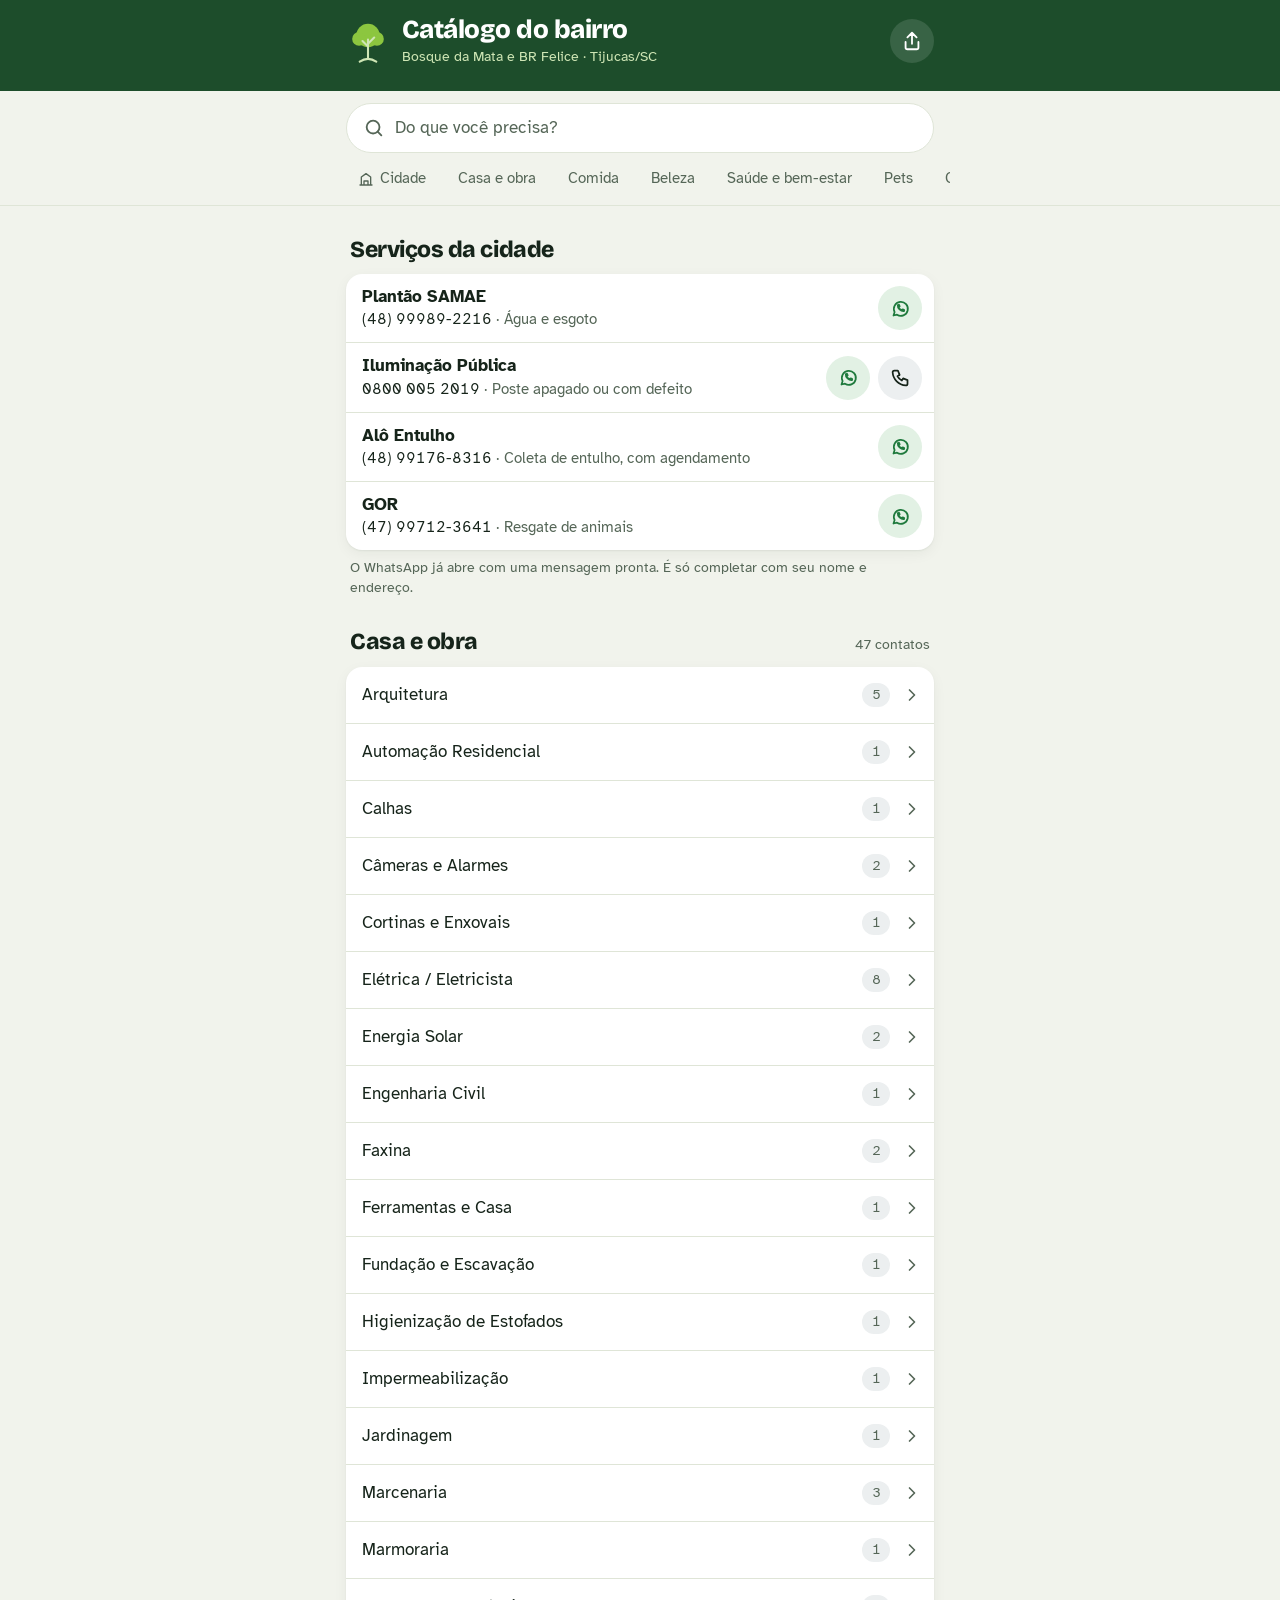
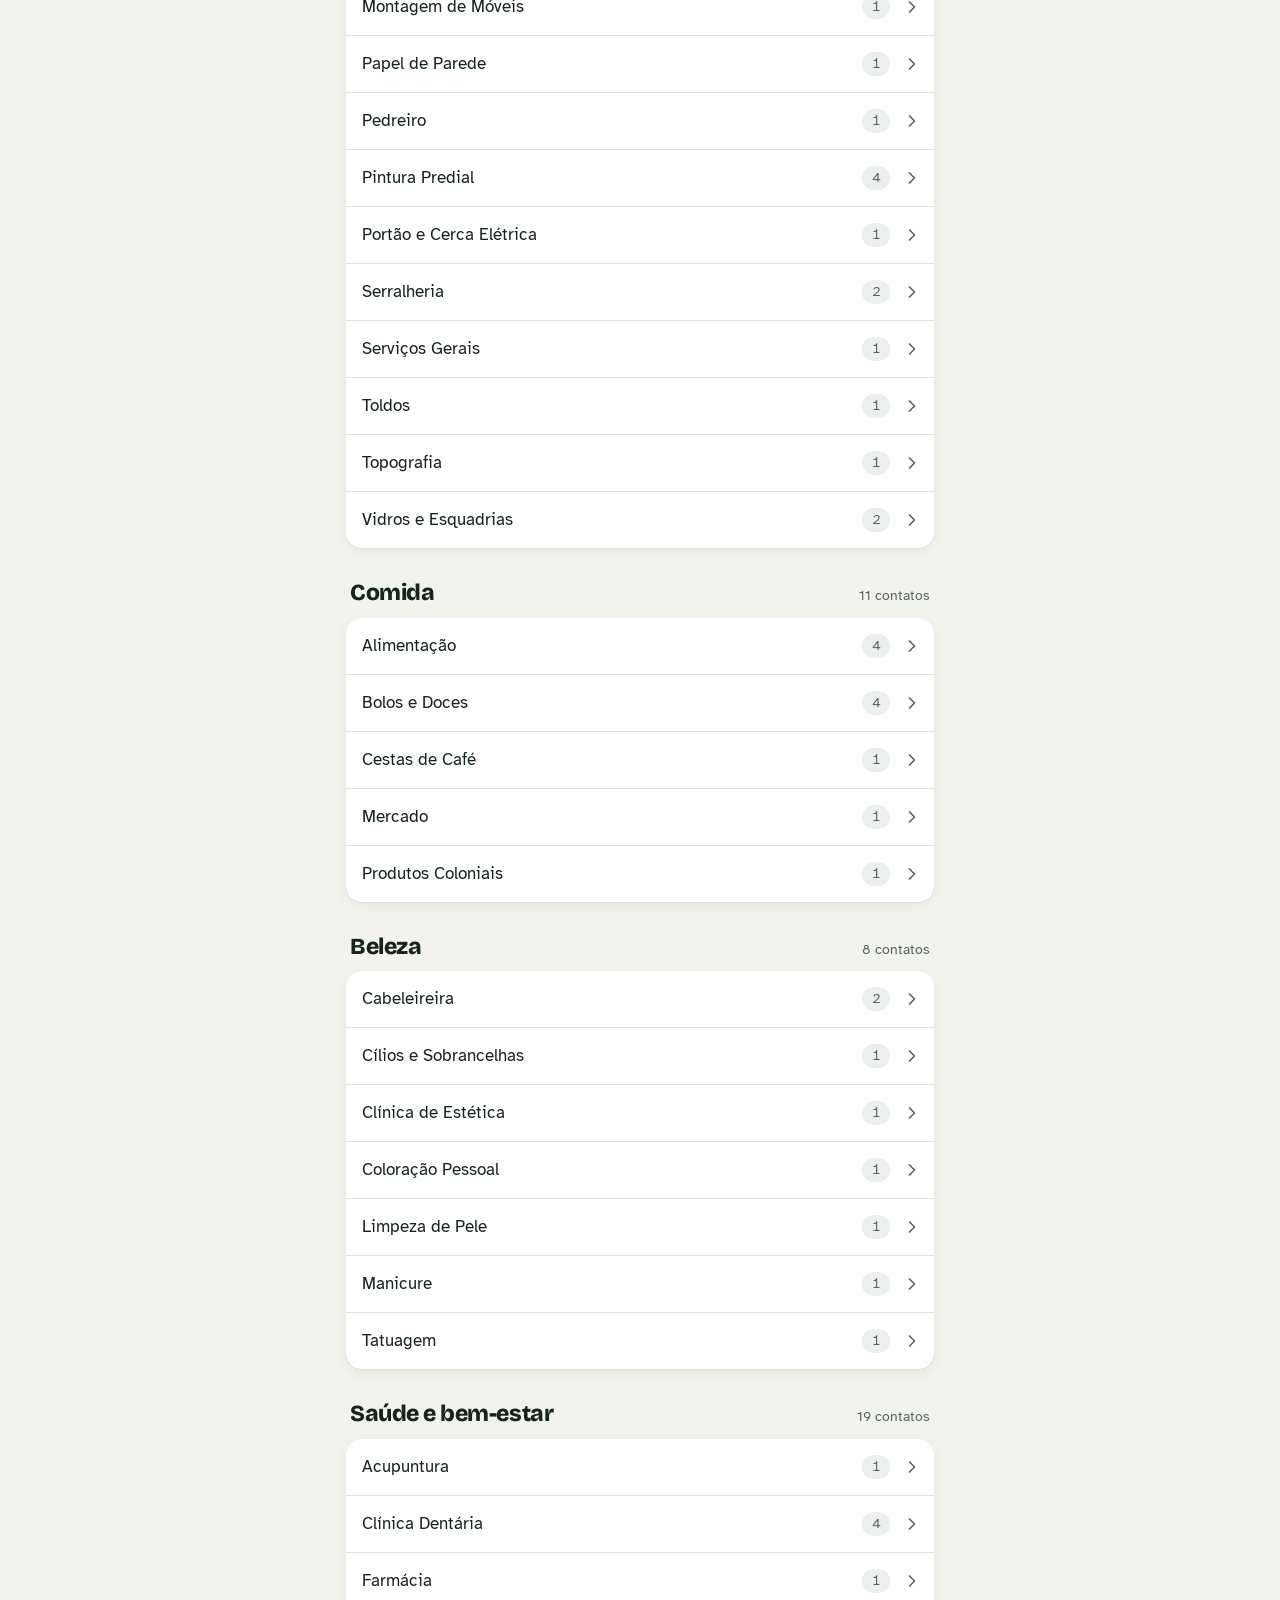
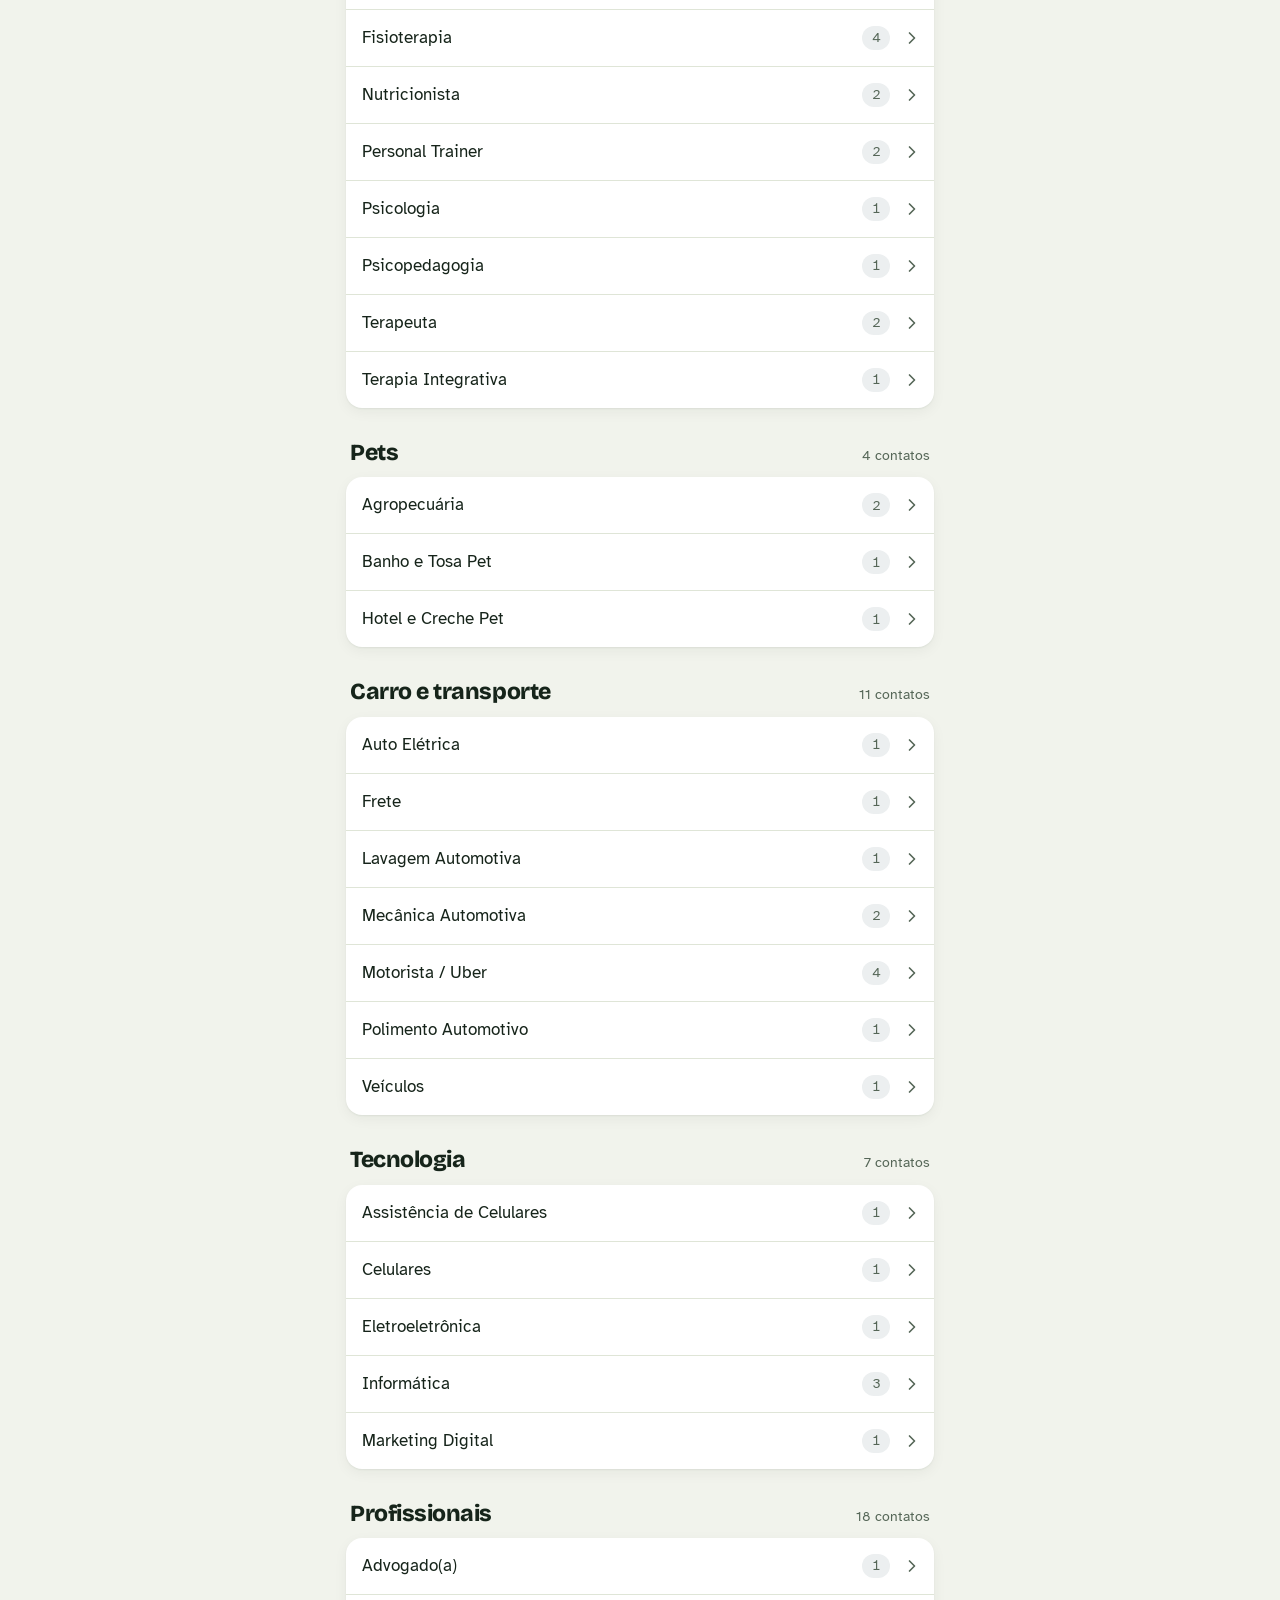
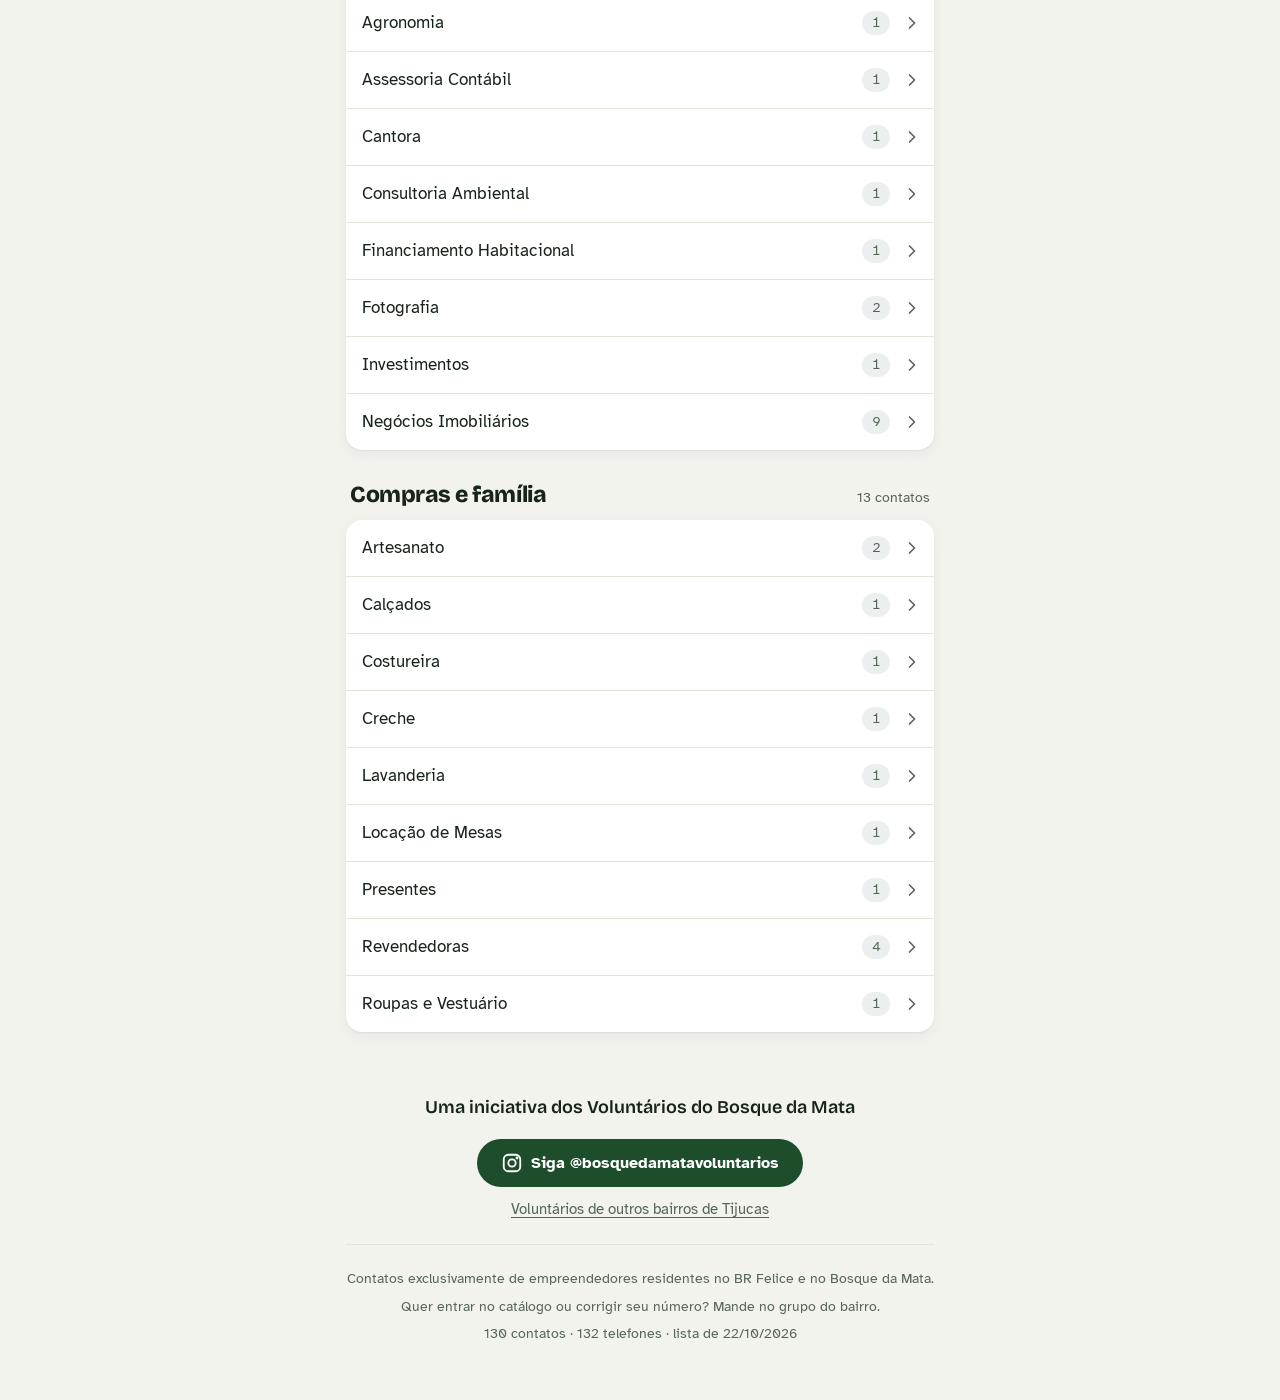
==== index.html @ 8d4972ea "Catálogo telefônico do Bosque da Mata e BR Felice Site estático, focado no celular: busca, contatos " ====
<!doctype html>
<html lang="pt-BR">
<head>
<meta charset="utf-8">
<meta name="viewport" content="width=device-width, initial-scale=1, viewport-fit=cover">
<title>Catálogo do Bosque</title>
<meta name="description" content="Telefones de empreendedores que moram no Bosque da Mata e no BR Felice, em Tijucas/SC.">
<meta name="robots" content="noindex, nofollow">
<meta name="theme-color" content="#1d4d2b" media="(prefers-color-scheme: light)">
<meta name="theme-color" content="#12301b" media="(prefers-color-scheme: dark)">
<link rel="icon" href="icon.svg" type="image/svg+xml">
<link rel="apple-touch-icon" href="icon.svg">
<link rel="manifest" href="manifest.webmanifest">
<link rel="preconnect" href="https://fonts.googleapis.com">
<link rel="preconnect" href="https://fonts.gstatic.com" crossorigin>
<link rel="stylesheet" href="https://fonts.googleapis.com/css2?family=Atkinson+Hyperlegible:wght@400;700&family=Bricolage+Grotesque:opsz,wght@12..96,600;12..96,800&display=swap">
<link rel="stylesheet" href="styles.css">
</head>
<body>

<header class="topo">
  <div class="topo-in">
    <svg class="arvore" viewBox="0 0 64 64" aria-hidden="true">
      <circle cx="32" cy="24" r="17" class="copa"/>
      <circle cx="19" cy="29" r="10" class="copa"/>
      <circle cx="45" cy="29" r="10" class="copa"/>
      <path d="M32 58V30M32 40l-8-8M32 36l9-9M32 58c-4 0-9 2-12 4M32 58c4 0 9 2 12 4" class="tronco"/>
    </svg>
    <div class="topo-txt">
      <h1>Catálogo do bairro</h1>
      <p class="onde">Bosque da Mata e BR Felice · Tijucas/SC</p>
    </div>
    <button class="ic ic-claro" id="compartilhar-site" type="button" aria-label="Compartilhar o catálogo">
      <svg viewBox="0 0 24 24"><path d="M12 3v12M7 8l5-5 5 5M5 13v6a2 2 0 0 0 2 2h10a2 2 0 0 0 2-2v-6"/></svg>
    </button>
  </div>
</header>

<div class="barra">
  <div class="barra-in">
    <label class="busca">
      <svg viewBox="0 0 24 24" aria-hidden="true"><circle cx="11" cy="11" r="7"/><path d="m20 20-4-4"/></svg>
      <input id="q" type="search" placeholder="Do que você precisa?" autocomplete="off" enterkeyhint="search" aria-label="Buscar por serviço, nome ou número">
      <button id="limpar" type="button" class="limpar" aria-label="Limpar busca" hidden>
        <svg viewBox="0 0 24 24"><path d="M7 7l10 10M17 7 7 17"/></svg>
      </button>
    </label>
    <nav class="atalhos" id="atalhos" aria-label="Ir para um tipo de serviço"></nav>
  </div>
</div>

<main class="conteudo" id="conteudo"></main>

<footer class="rodape">
  <div class="voluntarios" id="voluntarios"></div>
  <p>Contatos exclusivamente de empreendedores residentes no BR Felice e no Bosque da Mata.</p>
  <p>Quer entrar no catálogo ou corrigir seu número? Mande no grupo do bairro.</p>
  <p class="atualizado" id="atualizado"></p>
</footer>

<dialog class="folha" id="folha" aria-labelledby="folha-nome">
  <div class="folha-topo">
    <div class="folha-quem">
      <h2 id="folha-nome" tabindex="-1" autofocus></h2>
      <p class="folha-sub" id="folha-sub"></p>
    </div>
    <button class="ic" type="button" data-fechar aria-label="Fechar">
      <svg viewBox="0 0 24 24"><path d="M6 6l12 12M18 6 6 18"/></svg>
    </button>
  </div>
  <div class="folha-corpo" id="folha-corpo"></div>
</dialog>

<div class="aviso" id="aviso" role="status" hidden></div>

<script src="contatos.js"></script>
<script src="app.js"></script>
</body>
</html>
---- styles.css ----
/* Índice de bolso: faixa verde do catálogo original, busca fixa, tipos de serviço como capítulos,
   categorias como linhas que abrem no lugar, contatos em linhas compactas com ações no polegar. */
:root {
  --mata: #1d4d2b;        /* verde-escuro do catálogo */
  --mata-tx: #ffffff;
  --mata-tx-2: #cfe6b5;
  --broto: #8cc63f;       /* verde-folha */
  --papel: #f1f3ec;       /* fundo levemente esverdeado */
  --cartao: #ffffff;
  --aberto: #f7f9f3;      /* fundo da categoria aberta */
  --tinta: #16241a;
  --tinta-2: #556657;
  --linha: #dfe5d7;
  --zap: #1f7a3d;
  --zap-bg: #e2f1e4;
  --neutro-bg: #eceff0;
  --estrela: #b87c06;
  --alerta: #8a4b08;
  --alerta-bg: #fbefd9;

  --f-titulo: "Bricolage Grotesque", "Avenir Next", "Segoe UI", sans-serif;
  --f-texto: "Atkinson Hyperlegible", system-ui, -apple-system, "Segoe UI", sans-serif;

  /* escala de espaço (base 4) */
  --e1: 4px; --e2: 8px; --e3: 12px; --e4: 16px; --e5: 24px; --e6: 32px; --e7: 48px;
  --gutter-l: max(16px, env(safe-area-inset-left, 0px));
  --gutter-r: max(16px, env(safe-area-inset-right, 0px));
  --largura: 620px;
  --raio: 16px;
}
@media (prefers-color-scheme: dark) {
  :root:not([data-theme="light"]) {
    --mata: #12301b; --mata-tx: #eef6e8; --mata-tx-2: #b5d39a; --broto: #9fd45a;
    --papel: #0d1710; --cartao: #152219; --aberto: #111c14; --tinta: #e6eee2; --tinta-2: #a3b3a5; --linha: #263829;
    --zap: #6fd08c; --zap-bg: #1c3a25; --neutro-bg: #223027; --estrela: #f0b43a; --alerta: #f3c27a; --alerta-bg: #3a2a12;
    color-scheme: dark;
  }
}
:root[data-theme="dark"] {
  --mata: #12301b; --mata-tx: #eef6e8; --mata-tx-2: #b5d39a; --broto: #9fd45a;
  --papel: #0d1710; --cartao: #152219; --aberto: #111c14; --tinta: #e6eee2; --tinta-2: #a3b3a5; --linha: #263829;
  --zap: #6fd08c; --zap-bg: #1c3a25; --neutro-bg: #223027; --estrela: #f0b43a; --alerta: #f3c27a; --alerta-bg: #3a2a12;
  color-scheme: dark;
}

* { box-sizing: border-box; }
[hidden] { display: none !important; }
html { -webkit-text-size-adjust: 100%; scroll-padding-top: 132px; }
body {
  margin: 0;
  background: var(--papel);
  color: var(--tinta);
  font: 17px/1.4 var(--f-texto);
  -webkit-tap-highlight-color: transparent;
  caret-color: var(--zap);
}
body::before {
  content: ""; position: fixed; inset: 0 0 auto; height: env(safe-area-inset-top, 0px);
  z-index: 10; background: var(--papel);
}
::selection { background: var(--broto); color: #10200f; }
svg { width: 22px; height: 22px; fill: none; stroke: currentColor; stroke-width: 2; stroke-linecap: round; stroke-linejoin: round; flex: none; }
button { font: inherit; color: inherit; cursor: pointer; }
a { color: inherit; }
:focus-visible { outline: 3px solid var(--broto); outline-offset: 2px; border-radius: 8px; }

/* ---------- cabeçalho ---------- */
.topo { background: var(--mata); color: var(--mata-tx); padding-top: env(safe-area-inset-top, 0px); }
.topo-in {
  max-width: var(--largura); margin: 0 auto;
  padding-block: var(--e4) var(--e5); padding-left: var(--gutter-l); padding-right: var(--gutter-r);
  display: flex; align-items: center; gap: var(--e3);
}
.arvore { width: 44px; height: 44px; }
.arvore .copa { fill: var(--broto); stroke: none; }
.arvore .tronco { stroke: var(--mata-tx-2); stroke-width: 3; }
.topo-txt { flex: 1; min-width: 0; }
h1 { margin: 0; font: 800 26px/1.05 var(--f-titulo); letter-spacing: -.02em; text-wrap: balance; }
.onde { margin: var(--e1) 0 0; font-size: 14px; color: var(--mata-tx-2); }

/* ---------- busca fixa ---------- */
.barra { position: sticky; top: env(safe-area-inset-top, 0px); z-index: 5; background: var(--papel); }
.barra::after { content: ""; position: absolute; inset: auto 0 -1px; height: 1px; background: var(--linha); }
.barra-in { max-width: var(--largura); margin: 0 auto; padding-block: var(--e3) var(--e2); padding-left: var(--gutter-l); padding-right: var(--gutter-r); display: grid; gap: var(--e2); }
.busca {
  display: flex; align-items: center; gap: var(--e2); height: 50px; padding: 0 var(--e1) 0 var(--e4);
  background: var(--cartao); border: 1.5px solid var(--linha); border-radius: 999px; color: var(--tinta-2);
}
.busca:focus-within { border-color: var(--zap); }
.busca input {
  flex: 1; min-width: 0; height: 100%; border: 0; background: transparent; outline: none;
  font: inherit; font-size: 17px; color: var(--tinta);
}
.busca input::placeholder { color: var(--tinta-2); }
.busca input::-webkit-search-cancel-button { display: none; }
.limpar { width: 42px; height: 42px; border: 0; border-radius: 50%; background: transparent; color: var(--tinta-2); display: grid; place-items: center; }

.atalhos {
  display: flex; gap: var(--e2); overflow-x: auto; scrollbar-width: none;
  margin-left: calc(-1 * var(--gutter-l)); margin-right: calc(-1 * var(--gutter-r));
  padding-left: var(--gutter-l); padding-right: var(--gutter-r);
}
.atalhos::-webkit-scrollbar { display: none; }
.atalho {
  flex: none; height: 36px; padding: 0 var(--e3); border-radius: 999px; border: 0;
  background: transparent; color: var(--tinta-2); font-size: 15px; white-space: nowrap;
  display: inline-flex; align-items: center; gap: 6px; text-decoration: none;
}
.atalho:active { background: var(--neutro-bg); }
.atalho svg { width: 16px; height: 16px; }
.atalho[aria-pressed="true"] { background: var(--tinta); color: var(--papel); }
.atalho-salvos { color: var(--estrela); font-weight: 700; }

/* ---------- conteúdo ---------- */
.conteudo { max-width: var(--largura); margin: 0 auto; padding-block: var(--e2) var(--e6); padding-left: var(--gutter-l); padding-right: var(--gutter-r); }
.grupo { padding-top: var(--e6); }
.grupo:first-child { padding-top: var(--e5); }
.grupo-cab { display: flex; align-items: baseline; justify-content: space-between; gap: var(--e3); margin: 0 var(--e1) var(--e3); }
.grupo h2 { margin: 0; font: 800 23px/1.1 var(--f-titulo); letter-spacing: -.02em; text-wrap: balance; }
.grupo-n { font-size: 14px; color: var(--tinta-2); white-space: nowrap; }

/* uma superfície por tipo, linhas separadas por fio */
.caixa { background: var(--cartao); border-radius: var(--raio); overflow: hidden; box-shadow: 0 1px 2px rgb(20 40 25 / .06), 0 4px 14px rgb(20 40 25 / .05); }
.caixa > * + * { border-top: 1px solid var(--linha); }

.cat > summary {
  list-style: none; display: flex; align-items: center; gap: var(--e3);
  min-height: 56px; padding: var(--e2) var(--e3) var(--e2) var(--e4); cursor: pointer;
}
.cat > summary::-webkit-details-marker { display: none; }
.cat > summary:active { background: var(--aberto); }
.cat-nome { flex: 1; min-width: 0; font-size: 17px; }
.cat[open] .cat-nome { font-weight: 700; }
.cat-n {
  min-width: 28px; height: 24px; padding: 0 var(--e2); border-radius: 999px; background: var(--neutro-bg);
  color: var(--tinta-2); font-size: 14px; font-variant-numeric: tabular-nums; display: inline-grid; place-items: center;
}
.seta { color: var(--tinta-2); width: 20px; height: 20px; transition: transform .2s cubic-bezier(.2, .8, .2, 1); }
.cat[open] > summary .seta { transform: rotate(90deg); }
.cat[open] > summary { background: var(--aberto); }
.cat[open] > summary .cat-n { background: var(--zap-bg); color: var(--zap); }
.cat .pessoas { background: var(--aberto); padding-bottom: var(--e1); }
.cat .pessoa { padding-left: var(--e5); }

/* ---------- linha de contato ---------- */
.pessoas { list-style: none; margin: 0; padding: 0; }
.pessoa { display: flex; align-items: center; gap: var(--e2); padding: var(--e2) var(--e3) var(--e2) var(--e4); }
.pessoas > .pessoa + .pessoa { border-top: 1px solid var(--linha); }
.cat .pessoas > .pessoa + .pessoa { border-top: 0; }
.quem {
  flex: 1; min-width: 0; display: grid; gap: 2px; padding: var(--e1) 0; border: 0; background: none; text-align: left;
}
.nome { font-size: 17px; font-weight: 700; line-height: 1.25; overflow-wrap: anywhere; display: flex; align-items: center; gap: 6px; }
.nome .marca { width: 15px; height: 15px; color: var(--estrela); fill: currentColor; }
.sub { font-size: 15px; color: var(--tinta-2); overflow-wrap: anywhere; }
.num { font-variant-numeric: tabular-nums; color: var(--tinta); }
.confirmar { display: inline-block; margin-top: 2px; font-size: 13px; color: var(--alerta); background: var(--alerta-bg); padding: 1px 8px; border-radius: 6px; justify-self: start; }

.ic {
  width: 44px; height: 44px; border-radius: 50%; border: 0; background: transparent; color: var(--tinta-2);
  display: inline-grid; place-items: center; flex: none; text-decoration: none;
}
.ic-zap { background: var(--zap-bg); color: var(--zap); }
.ic-fone { background: var(--neutro-bg); color: var(--tinta); }
.ic-zap svg, .ic-fone svg { width: 21px; height: 21px; }
.ic-claro { color: var(--mata-tx); background: rgb(255 255 255 / .12); }
.ic:active { transform: scale(.94); }

/* ---------- busca / salvos ---------- */
.resultado-cab { margin: var(--e5) var(--e1) var(--e3); font-size: 15px; color: var(--tinta-2); }
.vazio { text-align: center; padding: var(--e7) var(--e3); color: var(--tinta-2); }
.vazio strong { display: block; color: var(--tinta); font: 600 20px/1.3 var(--f-titulo); margin-bottom: var(--e2); }
.vazio button { margin-top: var(--e4); height: 44px; padding: 0 var(--e4); border-radius: 999px; border: 0; background: var(--neutro-bg); font-weight: 700; }

/* ---------- serviços da cidade ---------- */
.util .quem { padding-block: var(--e1); }
.dica { margin: var(--e2) var(--e1) 0; font-size: 14px; color: var(--tinta-2); }

/* ---------- rodapé ---------- */
.voluntarios {
  display: grid; justify-items: center; gap: var(--e3);
  padding-block: var(--e6) var(--e5); margin-bottom: var(--e5); border-bottom: 1px solid var(--linha);
}
.vol-titulo { margin: 0; font: 600 18px/1.3 var(--f-titulo); color: var(--tinta); }
.vol-link {
  display: inline-flex; align-items: center; gap: var(--e2); height: 48px; padding: 0 var(--e5);
  border-radius: 999px; background: var(--mata); color: var(--mata-tx); font-weight: 700; font-size: 16px; text-decoration: none;
}
.vol-outros { color: var(--tinta-2); font-size: 15px; text-underline-offset: 3px; }
.rodape {
  max-width: var(--largura); margin: 0 auto; padding-block: 0 var(--e7);
  padding-left: var(--gutter-l); padding-right: var(--gutter-r);
  font-size: 14px; color: var(--tinta-2); text-align: center; text-wrap: balance;
}
.rodape p { margin: 0 0 var(--e2); }

/* ---------- folha de ações ---------- */
.folha {
  border: 0; padding: 0; margin: auto auto 0; width: 100%; max-width: var(--largura);
  max-height: 88vh; max-height: 88dvh; border-radius: 22px 22px 0 0;
  background: var(--cartao); color: var(--tinta); overflow: auto;
}
.folha::backdrop { background: rgb(5 15 8 / .5); }
.folha[open] { animation: sobe .26s cubic-bezier(.16, 1, .3, 1); }
@keyframes sobe { from { transform: translateY(40px); opacity: .4; } }
.folha-topo {
  display: flex; align-items: flex-start; gap: var(--e2);
  padding-block: var(--e5) var(--e3); padding-left: max(20px, env(safe-area-inset-left, 0px)); padding-right: max(12px, env(safe-area-inset-right, 0px));
}
.folha-quem { flex: 1; min-width: 0; }
.folha h2:focus { outline: none; }
.folha h2 { margin: 0; font: 800 24px/1.15 var(--f-titulo); letter-spacing: -.02em; overflow-wrap: anywhere; }
.folha-sub { margin: var(--e1) 0 0; color: var(--tinta-2); font-size: 15px; }
.folha-corpo {
  display: grid; gap: var(--e4);
  padding-block: 0 calc(var(--e5) + env(safe-area-inset-bottom, 0px));
  padding-left: max(16px, env(safe-area-inset-left, 0px)); padding-right: max(16px, env(safe-area-inset-right, 0px));
}
.folha-fone { display: grid; gap: var(--e2); }
.folha-num { font-size: 22px; font-variant-numeric: tabular-nums; padding: 0 var(--e1); user-select: all; -webkit-user-select: all; }
.folha-botoes { display: grid; grid-template-columns: 1fr 1fr; gap: var(--e2); }
.btn {
  height: 50px; padding: 0 var(--e4); border-radius: 14px; border: 0; text-decoration: none;
  display: inline-flex; align-items: center; justify-content: center; gap: var(--e2); font-weight: 700; font-size: 16px;
}
.btn-zap { background: var(--zap-bg); color: var(--zap); }
.btn-fone { background: var(--neutro-bg); color: var(--tinta); }
.btn svg { width: 20px; height: 20px; }
.folha-lista { display: grid; border-top: 1px solid var(--linha); }
.acao {
  display: flex; align-items: center; gap: var(--e3); width: 100%; min-height: 52px; padding: 0 var(--e1);
  border: 0; border-bottom: 1px solid var(--linha); background: transparent; text-align: left; font-size: 17px;
}
.folha-fone .acao { border-bottom: 0; min-height: 44px; }
.acao svg { color: var(--tinta-2); }
.acao[aria-pressed="true"] svg { color: var(--estrela); fill: currentColor; }

/* ---------- aviso ---------- */
.aviso {
  position: fixed; left: 50%; transform: translateX(-50%); z-index: 20;
  bottom: calc(20px + env(safe-area-inset-bottom, 0px));
  background: var(--tinta); color: var(--papel); padding: var(--e3) 18px; border-radius: 999px;
  font-size: 15px; max-width: calc(100% - 32px); text-align: center;
  box-shadow: 0 6px 20px rgb(0 0 0 / .2);
}

@media (hover: hover) {
  .cat > summary:hover, .acao:hover { background: var(--aberto); }
  .atalho:hover { background: var(--neutro-bg); }
}
@media (min-width: 700px) {
  .folha { margin: auto; border-radius: 22px; }
}
@media (prefers-reduced-motion: reduce) {
  .folha[open] { animation: none; }
  .seta { transition: none; }
}
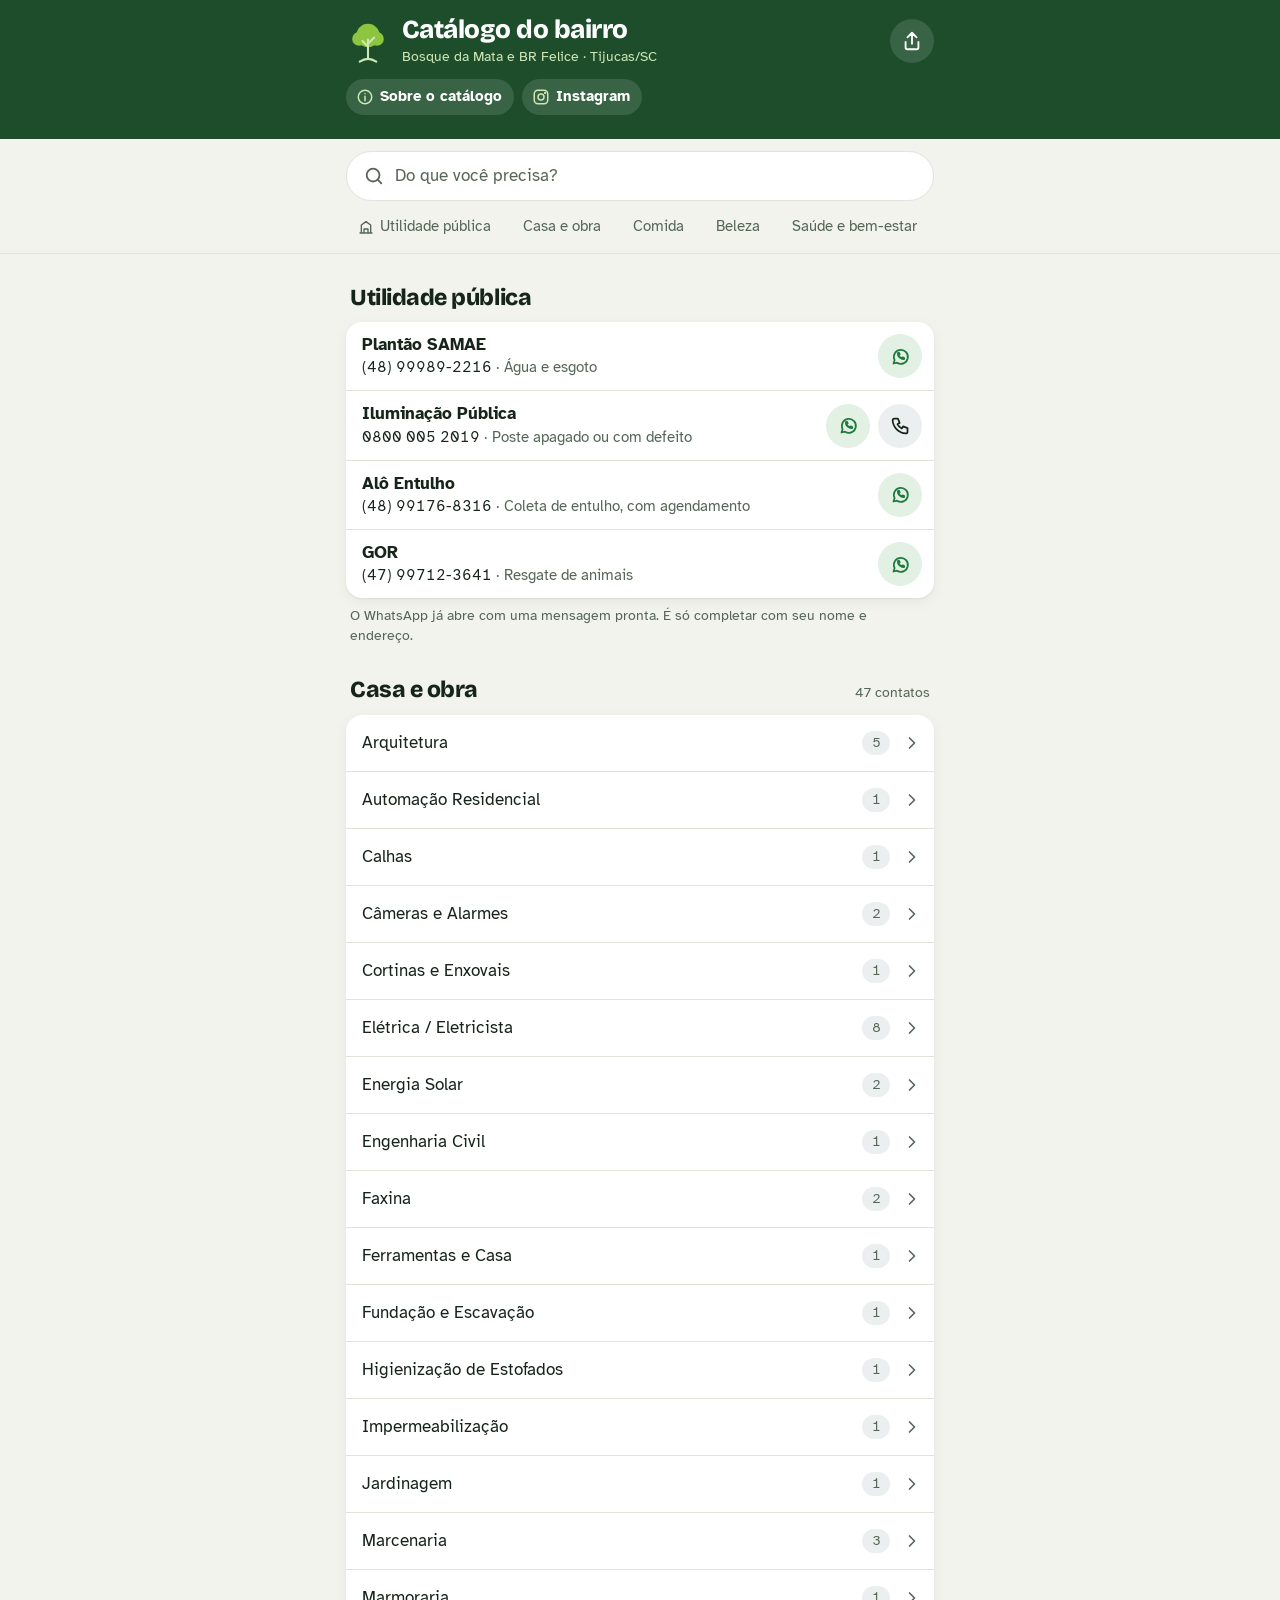
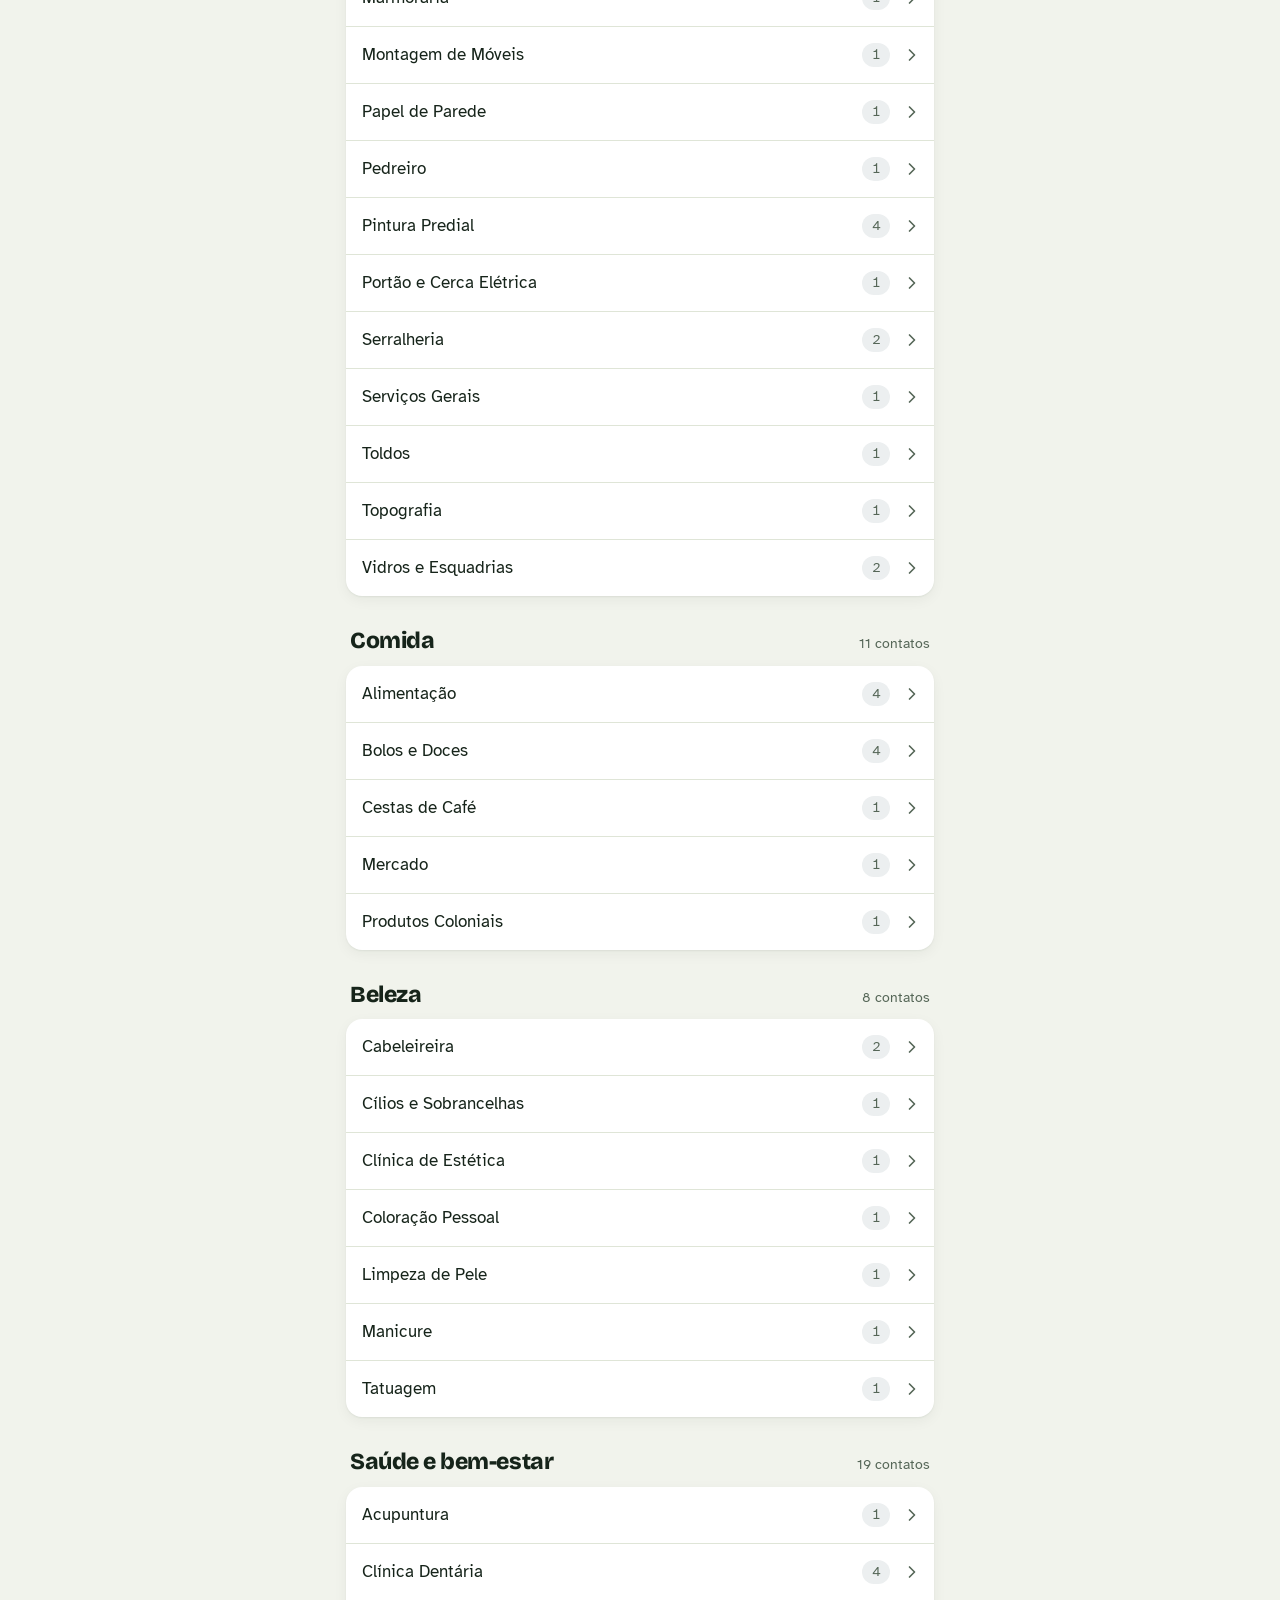
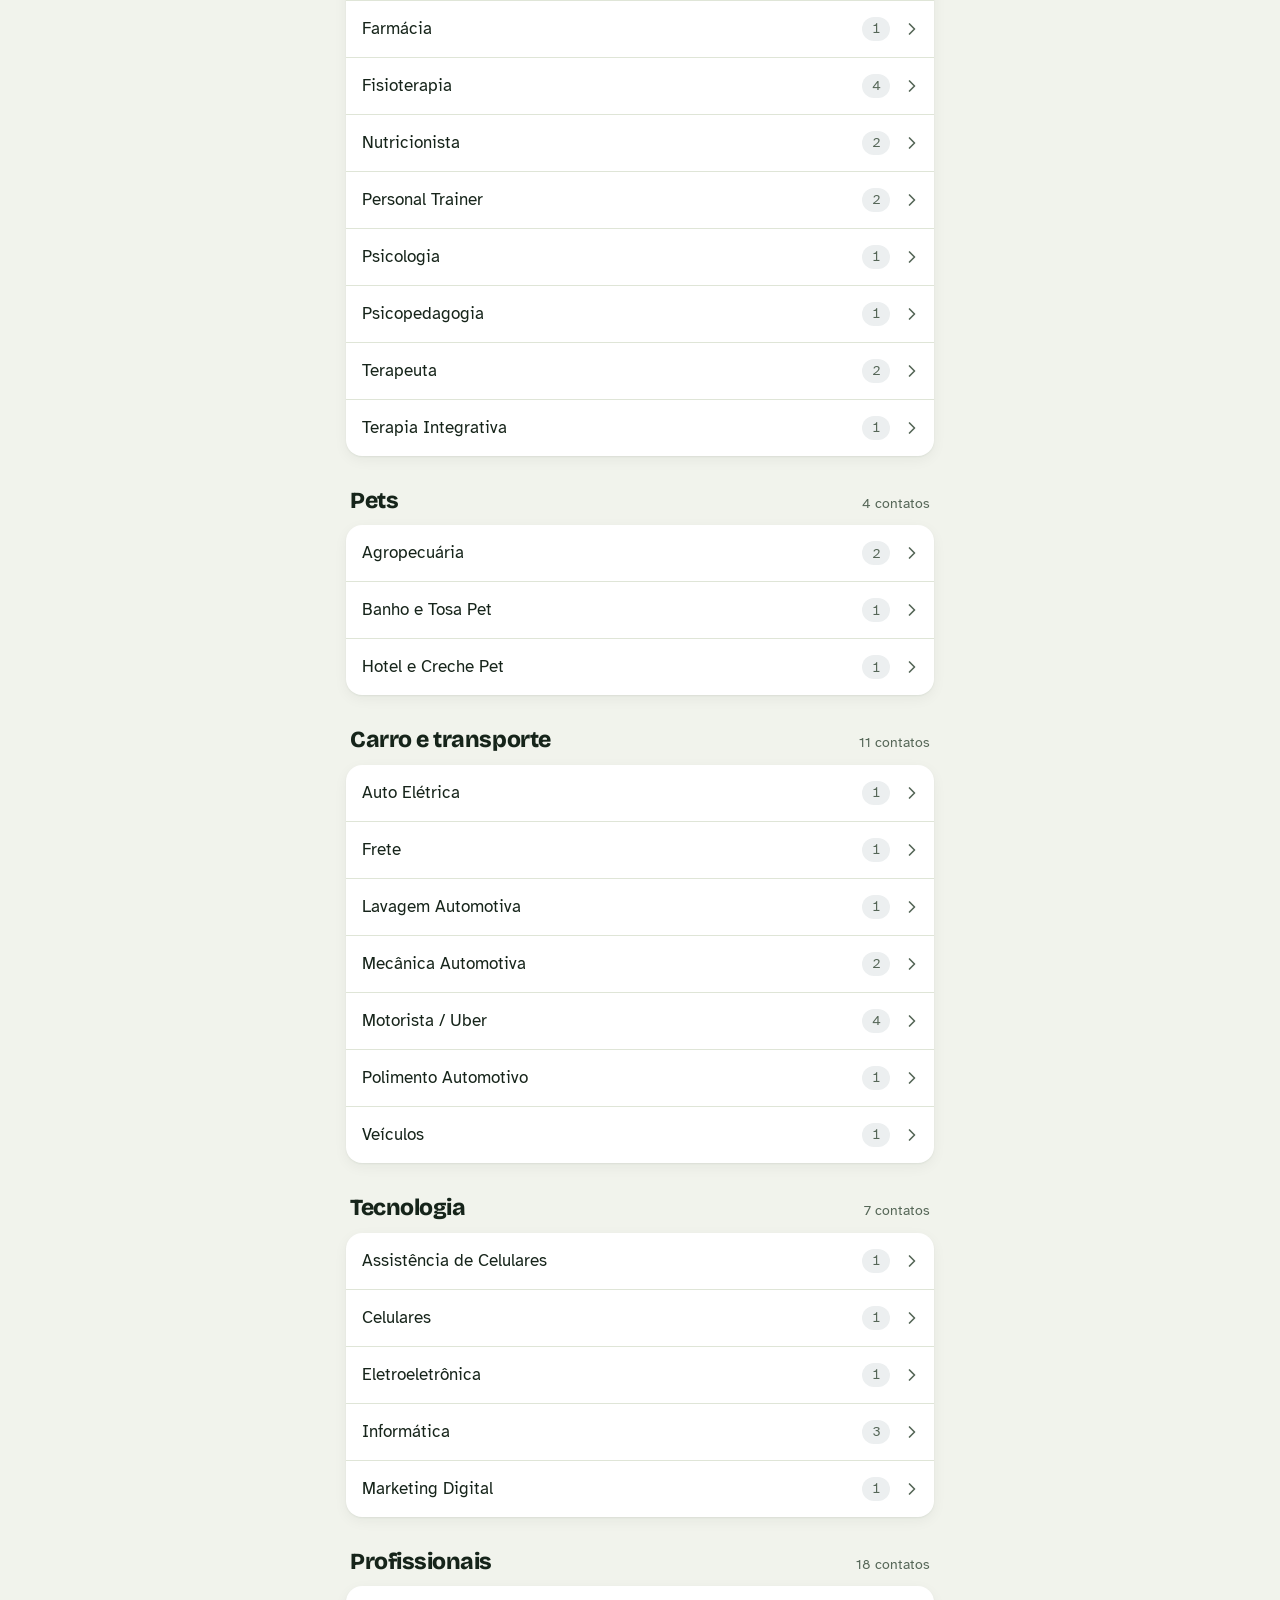
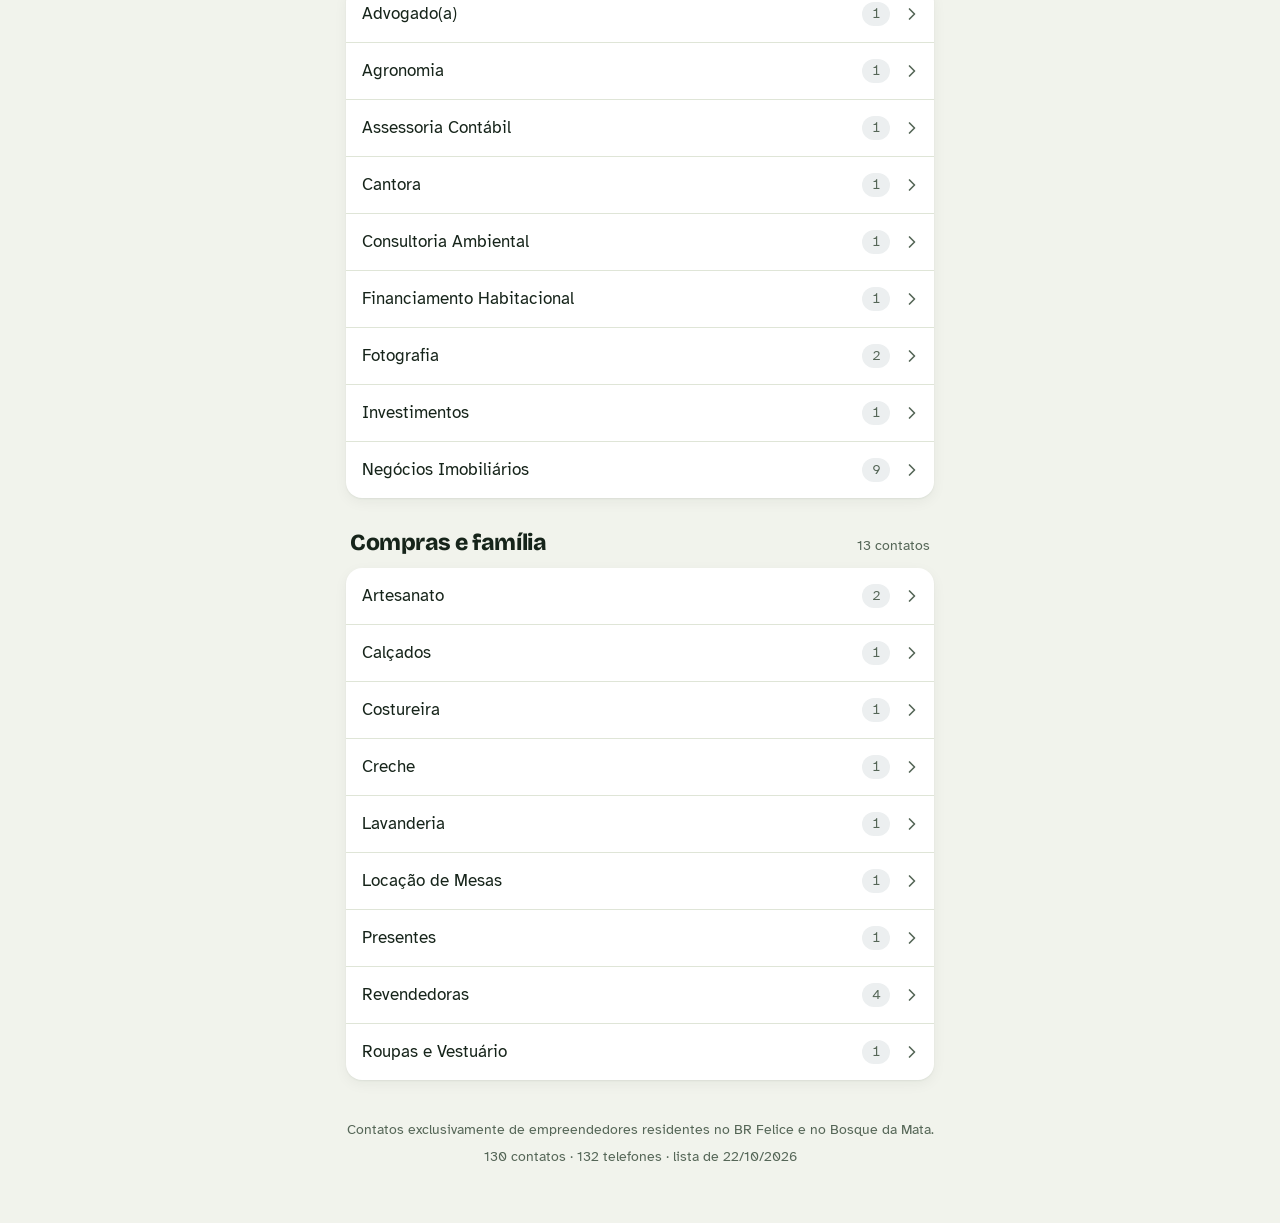
==== commit e46b7854: "Utilidade pública no topo e informações do catálogo no cabeçalho Instagram dos voluntários e o "Sobr" ====
--- a/index.html
+++ b/index.html
@@ -33,6 +33,7 @@
     <button class="ic ic-claro" id="compartilhar-site" type="button" aria-label="Compartilhar o catálogo">
       <svg viewBox="0 0 24 24"><path d="M12 3v12M7 8l5-5 5 5M5 13v6a2 2 0 0 0 2 2h10a2 2 0 0 0 2-2v-6"/></svg>
     </button>
+    <div class="topo-links" id="topo-links"></div>
   </div>
 </header>
 
@@ -52,9 +53,7 @@
 <main class="conteudo" id="conteudo"></main>
 
 <footer class="rodape">
-  <div class="voluntarios" id="voluntarios"></div>
   <p>Contatos exclusivamente de empreendedores residentes no BR Felice e no Bosque da Mata.</p>
-  <p>Quer entrar no catálogo ou corrigir seu número? Mande no grupo do bairro.</p>
   <p class="atualizado" id="atualizado"></p>
 </footer>
 
--- a/styles.css
+++ b/styles.css
@@ -69,7 +69,7 @@
 .topo-in {
   max-width: var(--largura); margin: 0 auto;
   padding-block: var(--e4) var(--e5); padding-left: var(--gutter-l); padding-right: var(--gutter-r);
-  display: flex; align-items: center; gap: var(--e3);
+  display: flex; flex-wrap: wrap; align-items: center; gap: var(--e3);
 }
 .arvore { width: 44px; height: 44px; }
 .arvore .copa { fill: var(--broto); stroke: none; }
@@ -77,6 +77,14 @@
 .topo-txt { flex: 1; min-width: 0; }
 h1 { margin: 0; font: 800 26px/1.05 var(--f-titulo); letter-spacing: -.02em; text-wrap: balance; }
 .onde { margin: var(--e1) 0 0; font-size: 14px; color: var(--mata-tx-2); }
+.topo-links { flex-basis: 100%; display: flex; flex-wrap: wrap; gap: var(--e2); }
+.topo-link {
+  display: inline-flex; align-items: center; gap: 6px; height: 36px; padding: 0 var(--e3) 0 10px;
+  border-radius: 999px; border: 0; background: rgb(255 255 255 / .12); color: var(--mata-tx);
+  font-size: 15px; font-weight: 700; text-decoration: none; white-space: nowrap;
+}
+.topo-link svg { width: 18px; height: 18px; color: var(--mata-tx-2); }
+.topo-link:active { background: rgb(255 255 255 / .2); }
 
 /* ---------- busca fixa ---------- */
 .barra { position: sticky; top: env(safe-area-inset-top, 0px); z-index: 5; background: var(--papel); }
@@ -177,9 +185,11 @@
 .dica { margin: var(--e2) var(--e1) 0; font-size: 14px; color: var(--tinta-2); }
 
 /* ---------- rodapé ---------- */
-.voluntarios {
-  display: grid; justify-items: center; gap: var(--e3);
-  padding-block: var(--e6) var(--e5); margin-bottom: var(--e5); border-bottom: 1px solid var(--linha);
+.sobre p { margin: 0 0 var(--e3); font-size: 17px; }
+.sobre-data { color: var(--tinta-2); font-size: 15px !important; }
+.sobre-vol {
+  display: grid; justify-items: center; gap: var(--e3); text-align: center;
+  padding: var(--e5) var(--e4); border-radius: var(--raio); background: var(--aberto);
 }
 .vol-titulo { margin: 0; font: 600 18px/1.3 var(--f-titulo); color: var(--tinta); }
 .vol-link {
@@ -188,7 +198,7 @@
 }
 .vol-outros { color: var(--tinta-2); font-size: 15px; text-underline-offset: 3px; }
 .rodape {
-  max-width: var(--largura); margin: 0 auto; padding-block: 0 var(--e7);
+  max-width: var(--largura); margin: 0 auto; padding-block: var(--e2) var(--e7);
   padding-left: var(--gutter-l); padding-right: var(--gutter-r);
   font-size: 14px; color: var(--tinta-2); text-align: center; text-wrap: balance;
 }
@@ -245,6 +255,7 @@
 }
 
 @media (hover: hover) {
+  .topo-link:hover { background: rgb(255 255 255 / .2); }
   .cat > summary:hover, .acao:hover { background: var(--aberto); }
   .atalho:hover { background: var(--neutro-bg); }
 }
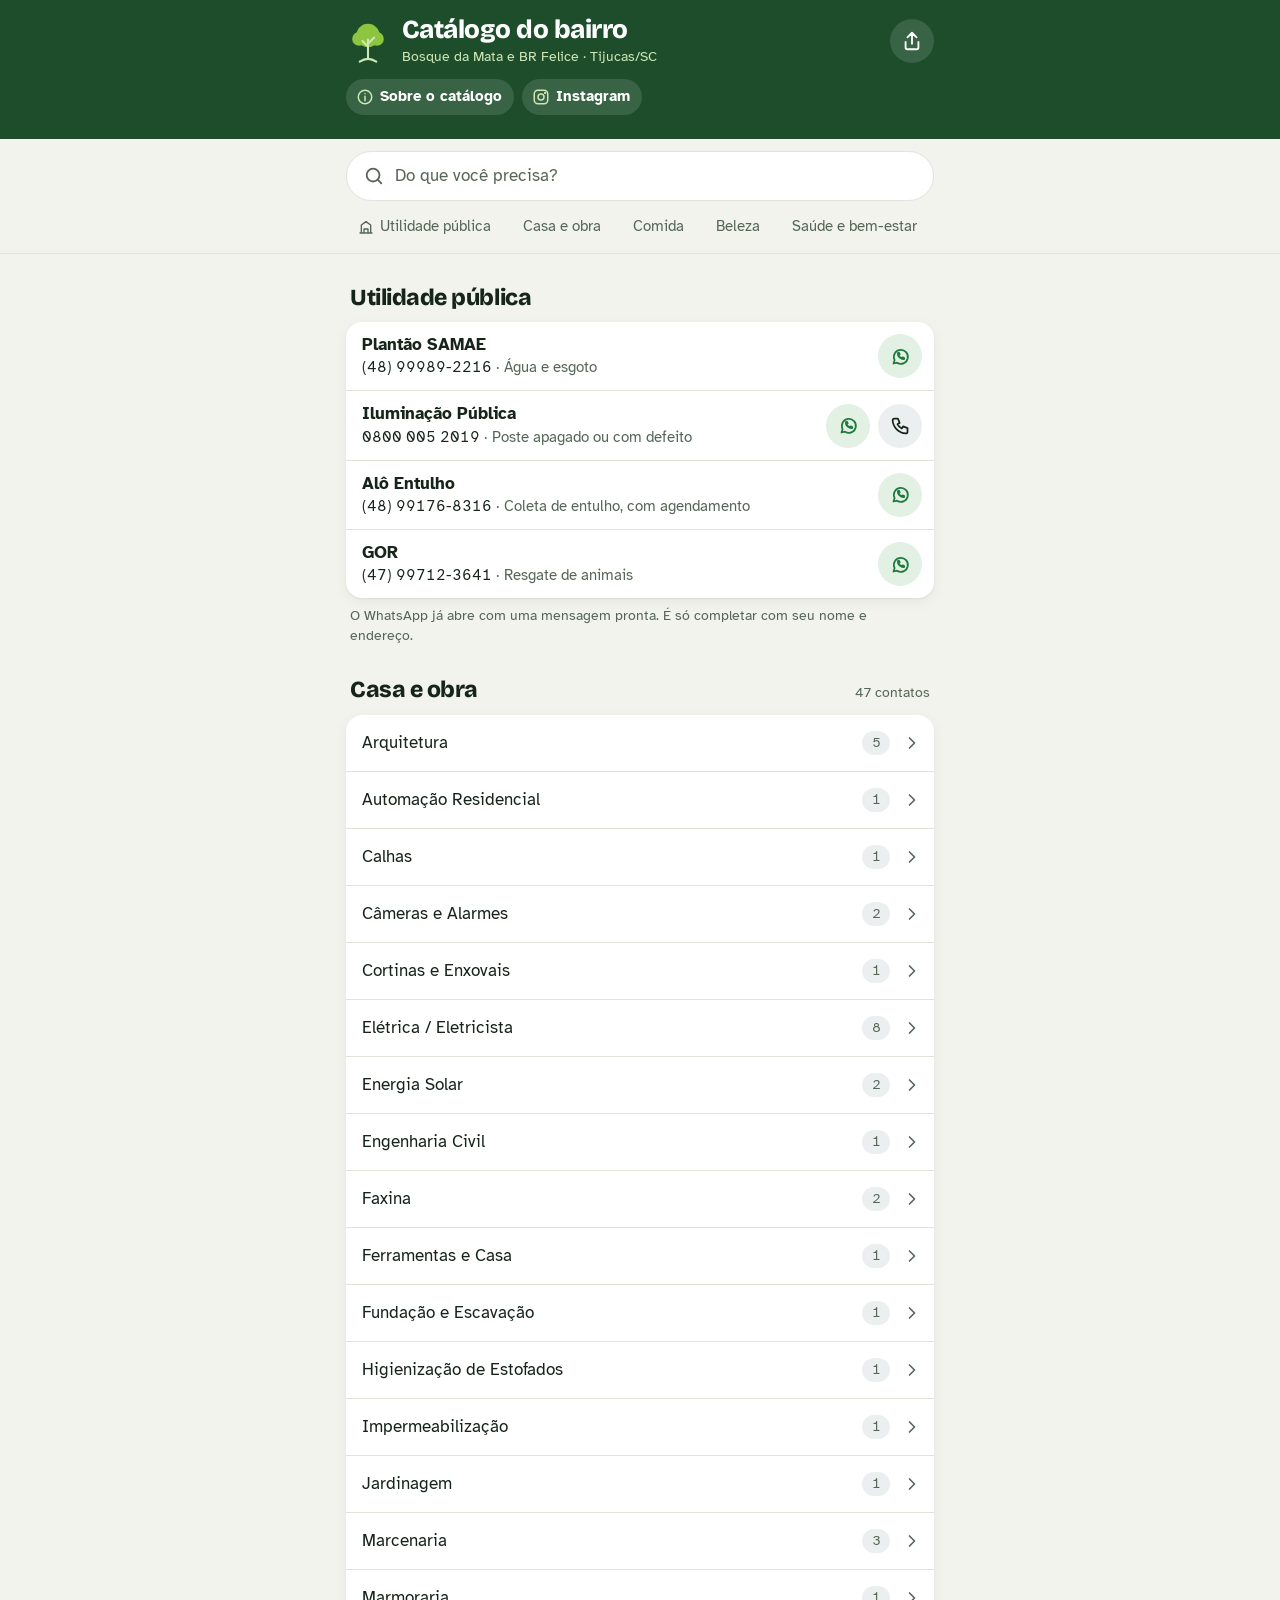
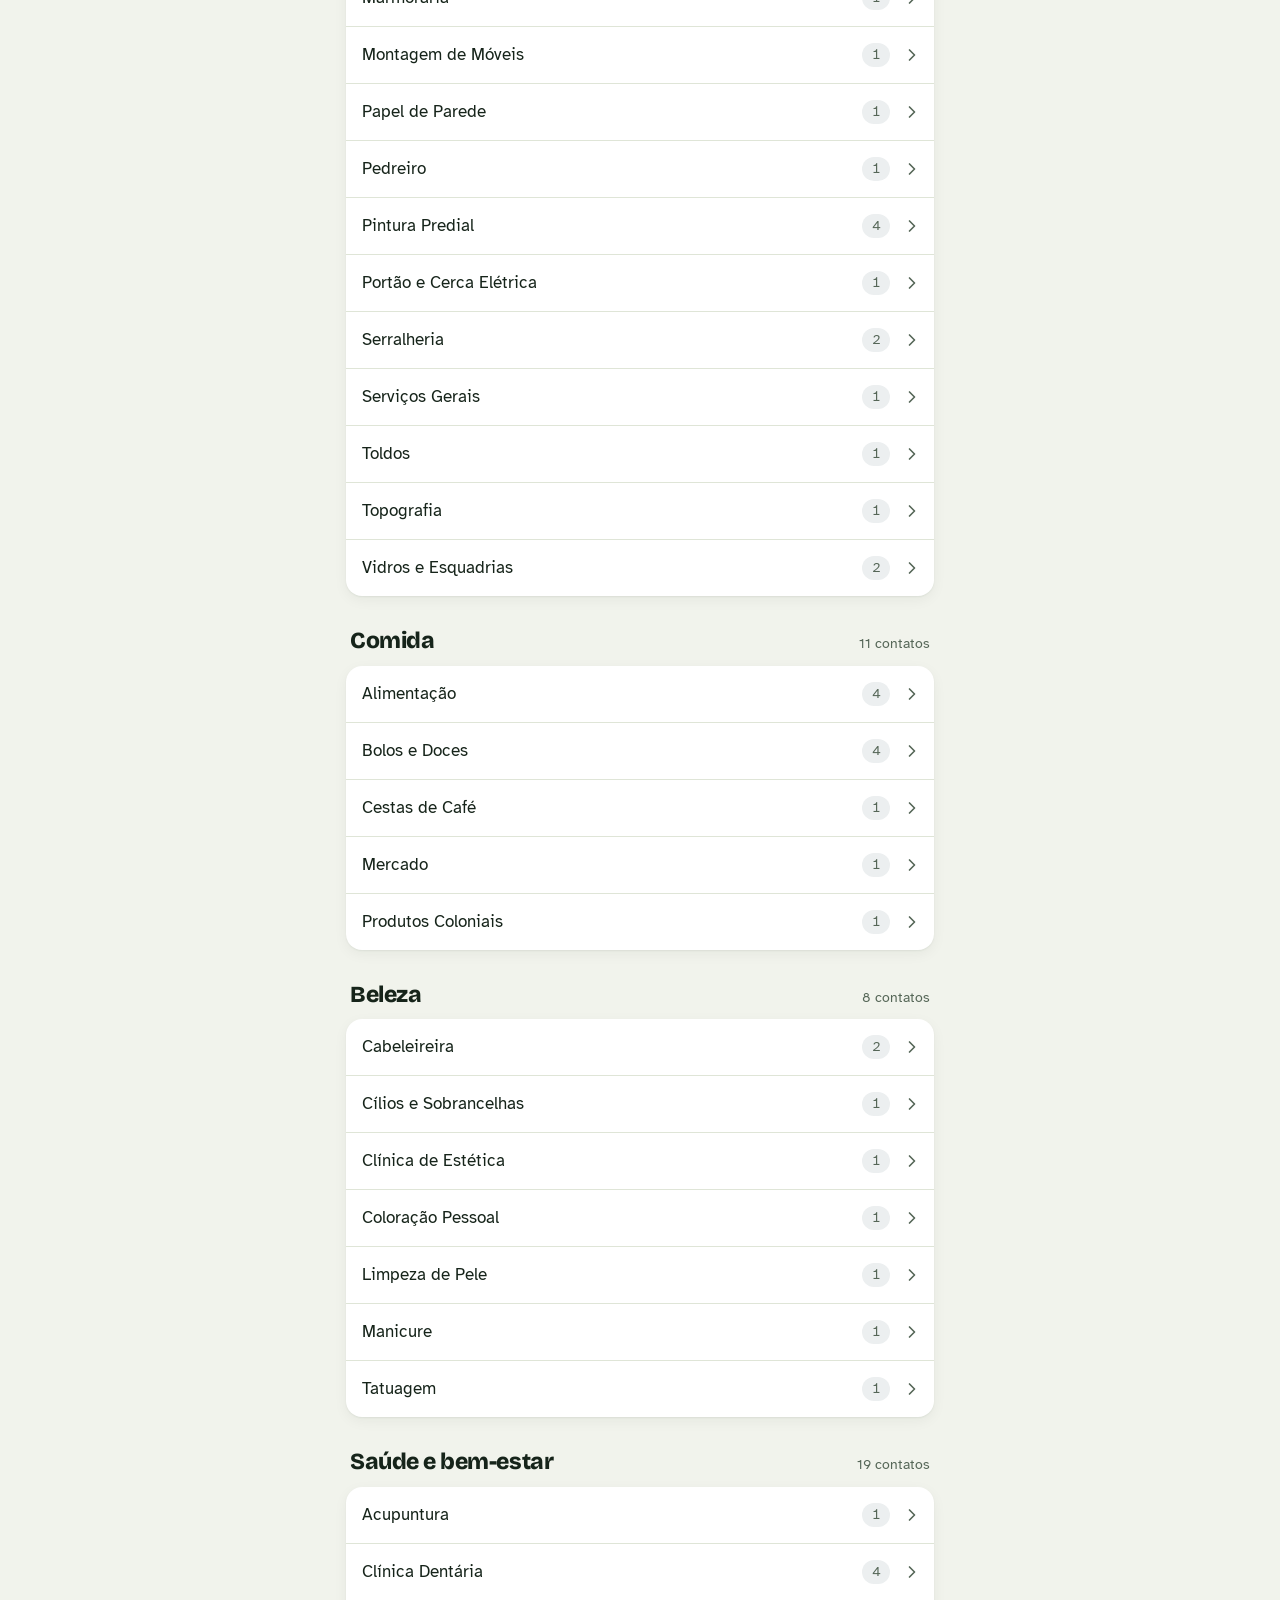
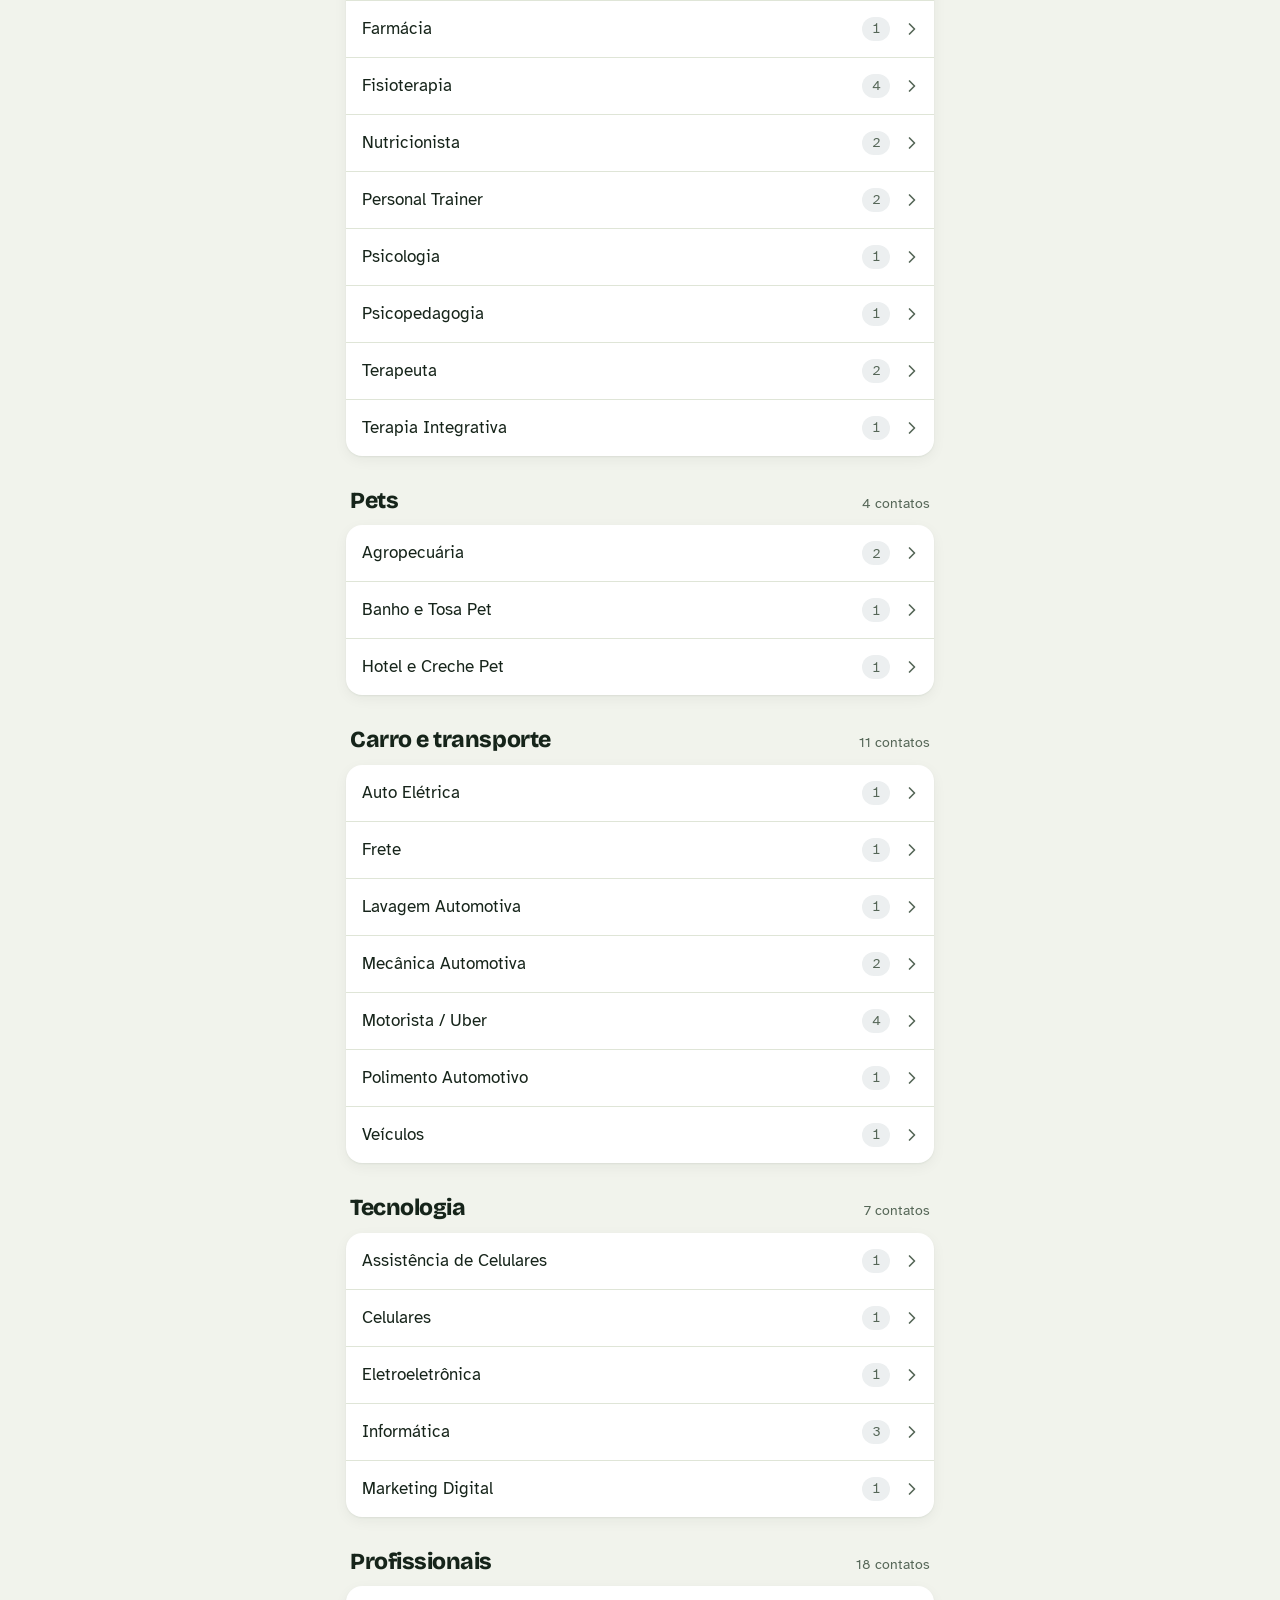
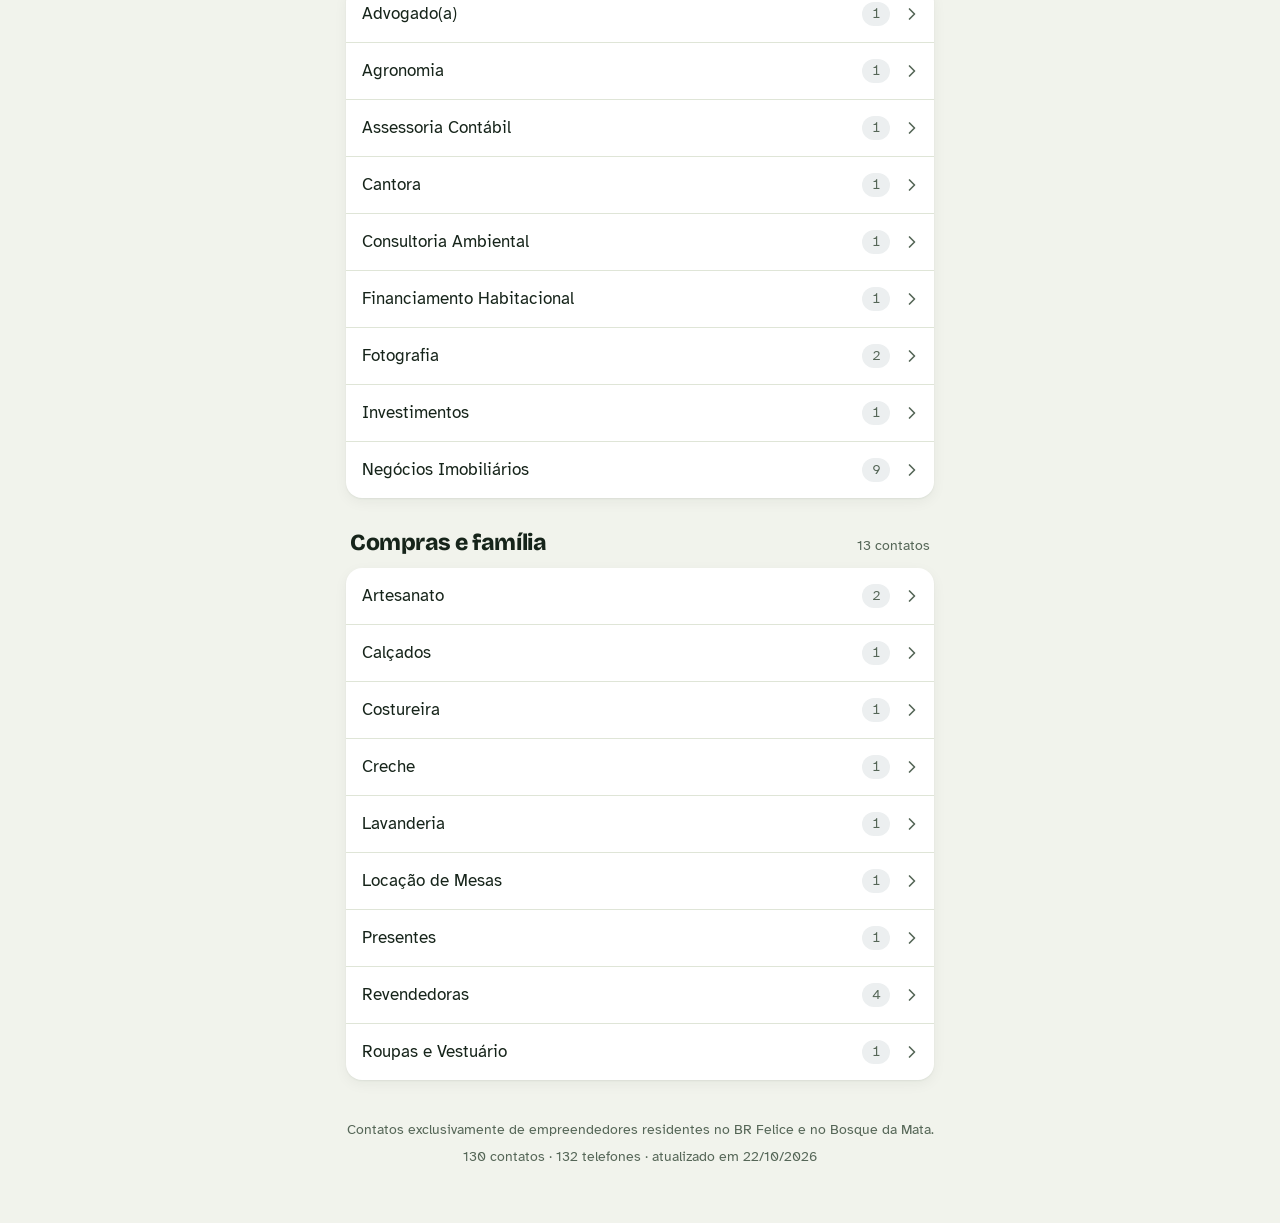
==== commit f3a96e47: "Painel da admin para incluir, editar e remover contatos Os contatos passam a ficar no KV do Cloudfla" ====
--- a/index.html
+++ b/index.html
@@ -50,7 +50,7 @@
   </div>
 </div>
 
-<main class="conteudo" id="conteudo"></main>
+<main class="conteudo" id="conteudo"><p class="resultado-cab">Carregando contatos…</p></main>
 
 <footer class="rodape">
   <p>Contatos exclusivamente de empreendedores residentes no BR Felice e no Bosque da Mata.</p>
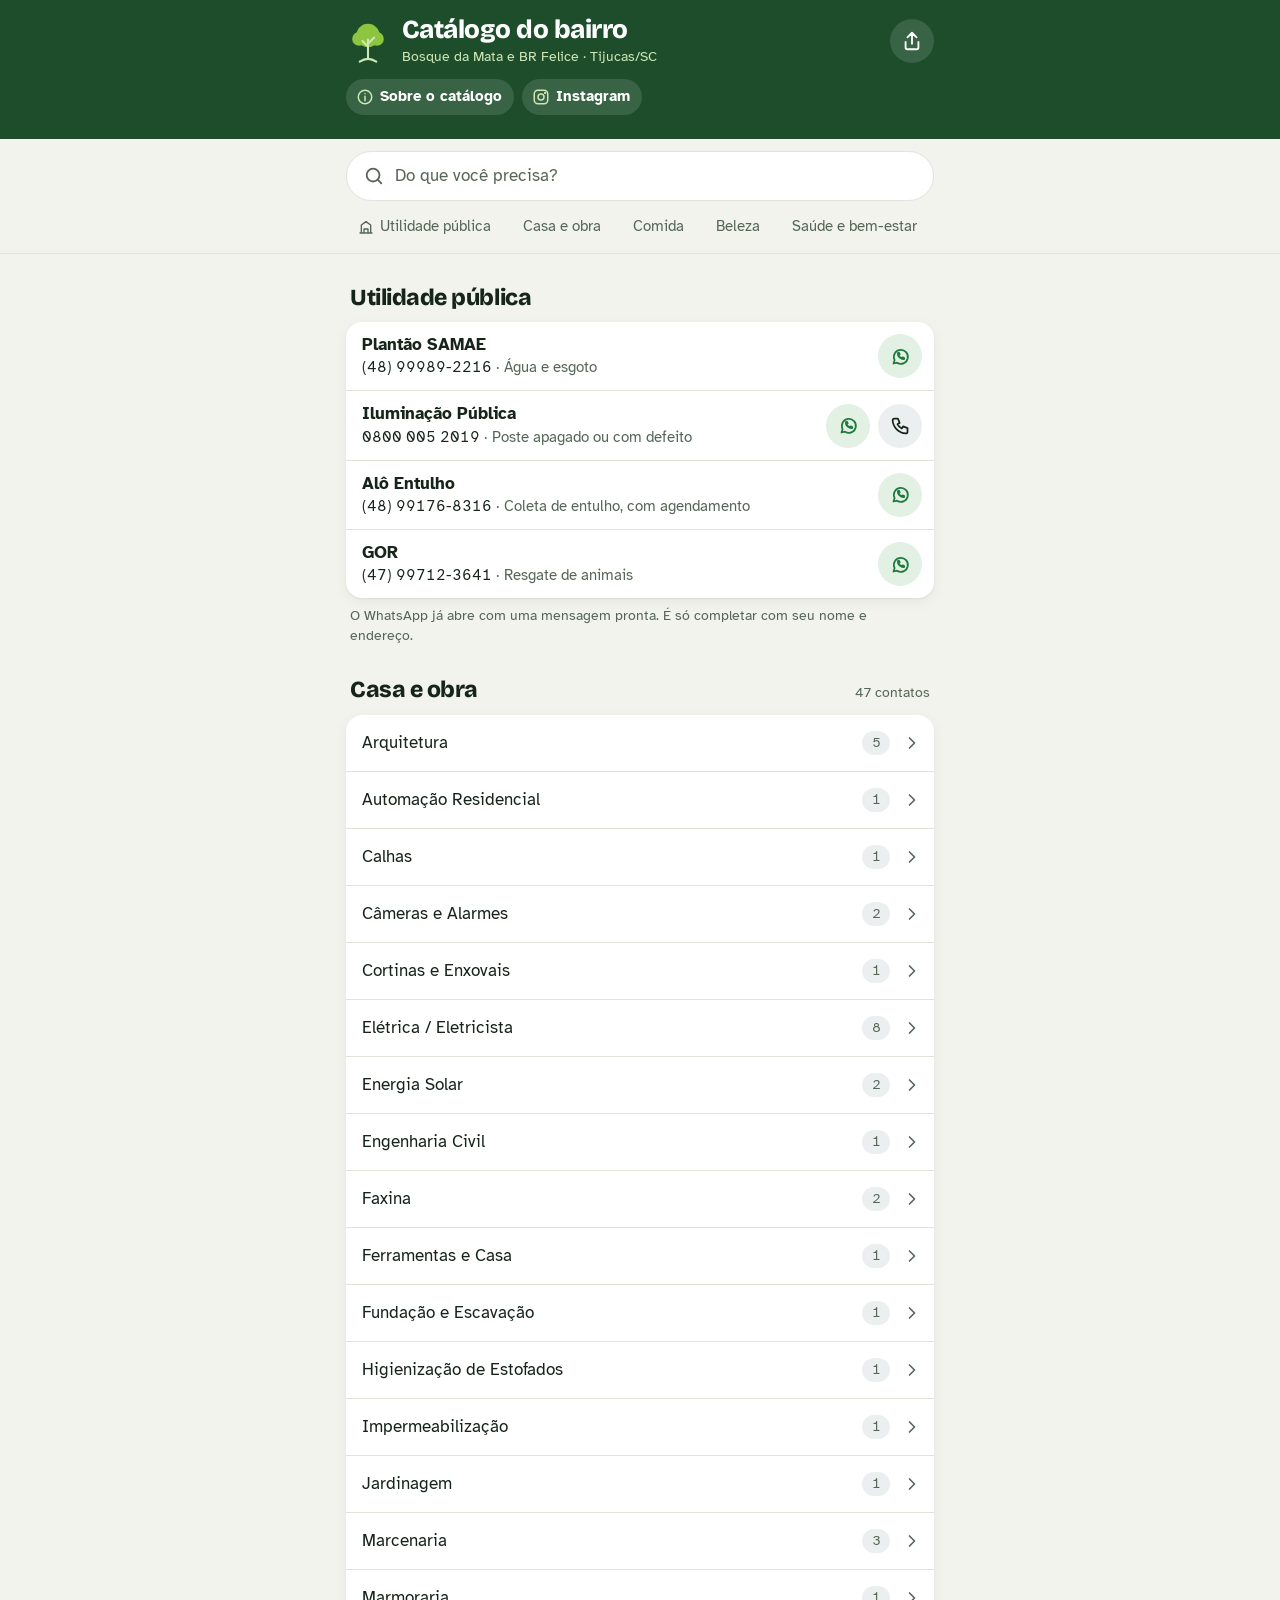
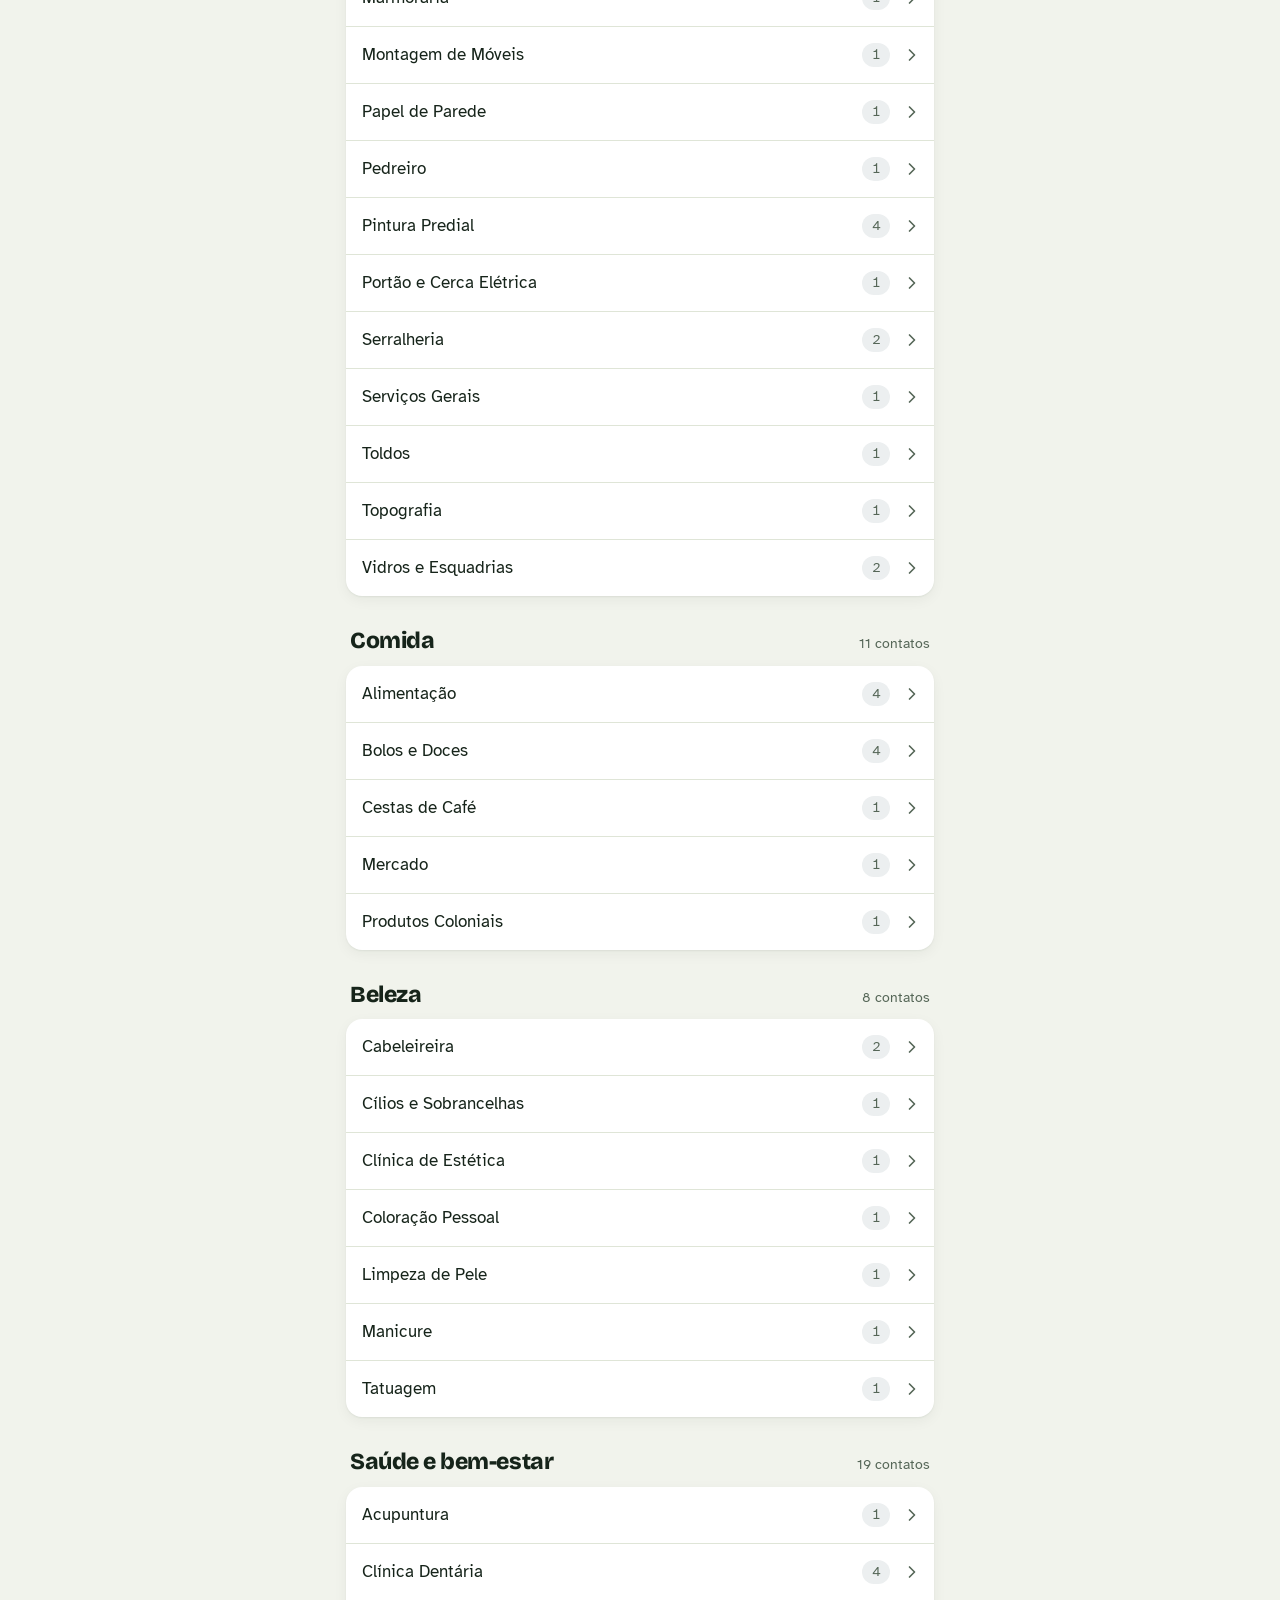
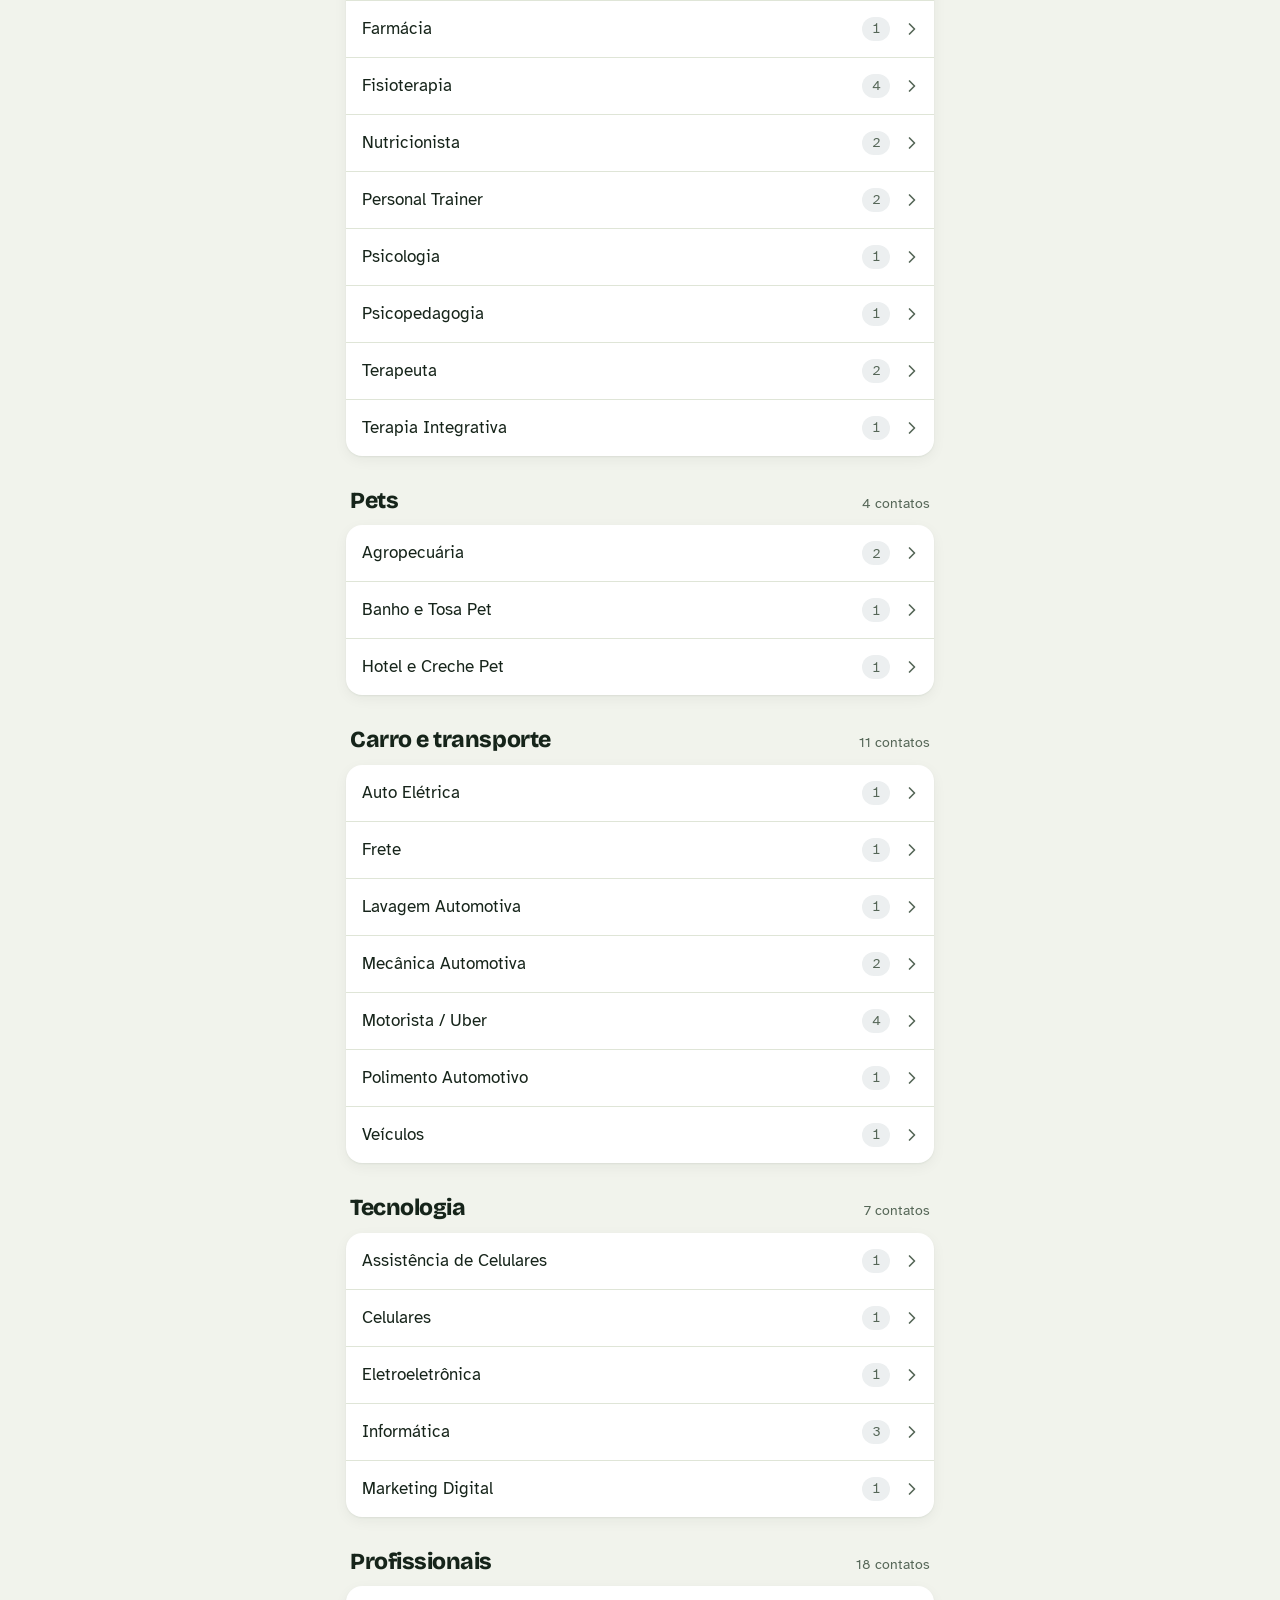
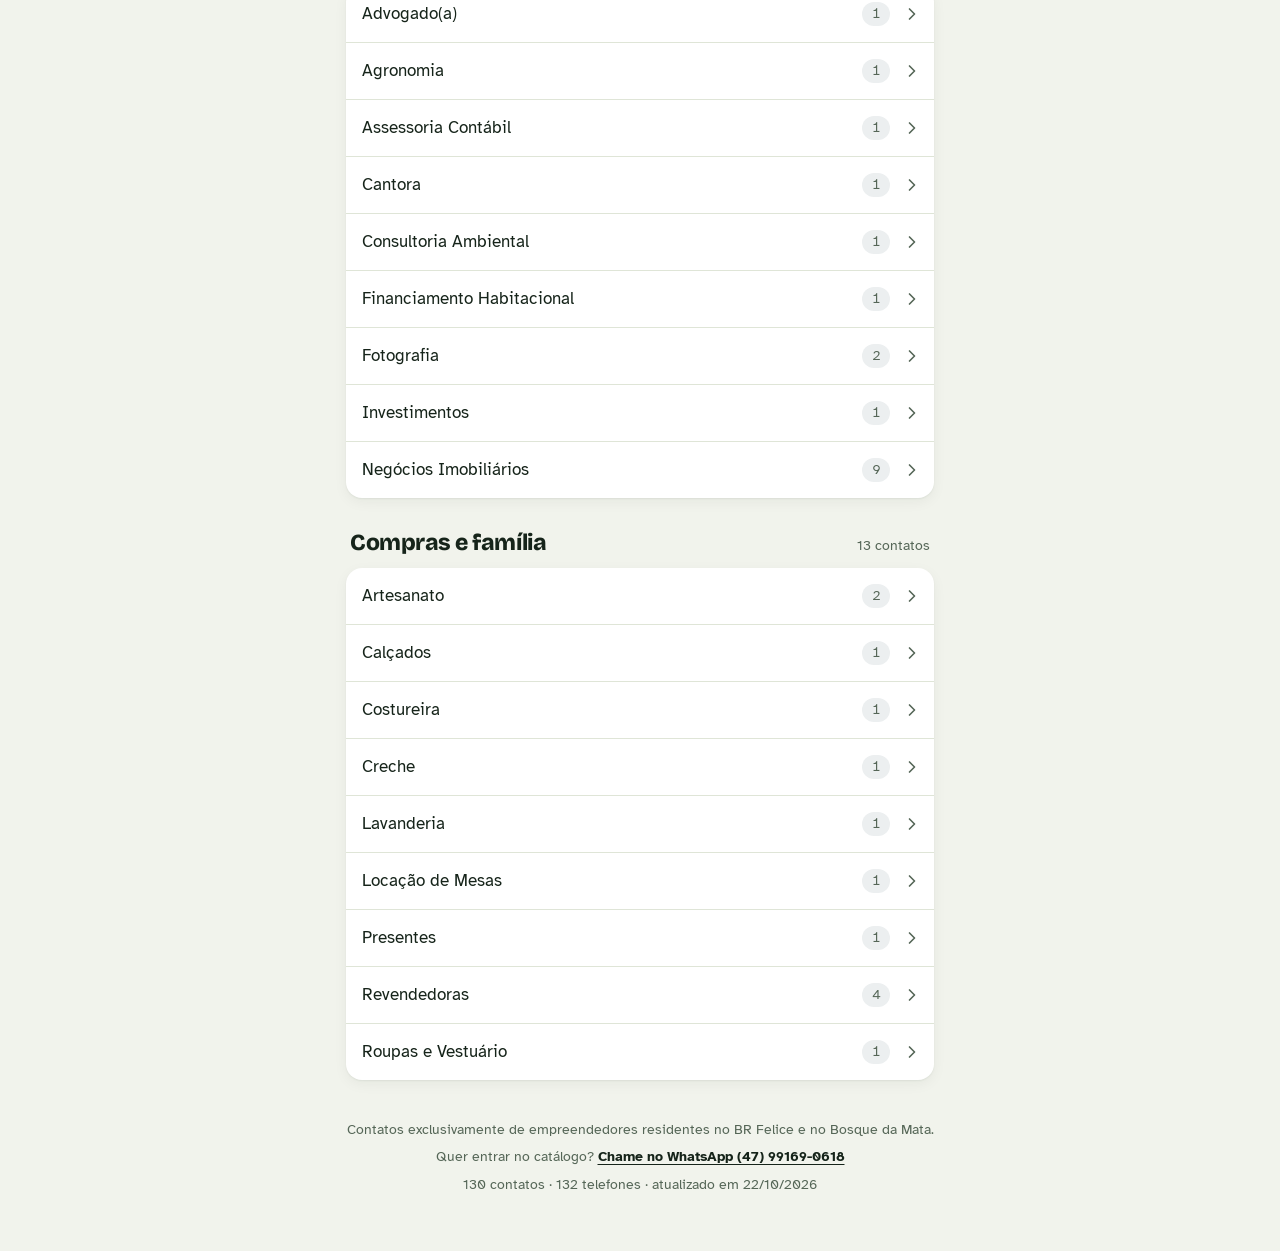
==== commit 471cc554: "WhatsApp para quem quer entrar no catálogo Rodapé e "Sobre o catálogo" passam a indicar o (47) 99169" ====
--- a/index.html
+++ b/index.html
@@ -54,6 +54,7 @@
 
 <footer class="rodape">
   <p>Contatos exclusivamente de empreendedores residentes no BR Felice e no Bosque da Mata.</p>
+  <p class="entrar" id="entrar" hidden></p>
   <p class="atualizado" id="atualizado"></p>
 </footer>
 
--- a/styles.css
+++ b/styles.css
@@ -203,6 +203,8 @@
   font-size: 14px; color: var(--tinta-2); text-align: center; text-wrap: balance;
 }
 .rodape p { margin: 0 0 var(--e2); }
+.rodape .entrar a { color: var(--tinta); font-weight: 700; text-underline-offset: 3px; }
+.sobre .btn-zap { margin-bottom: var(--e4); }
 
 /* ---------- folha de ações ---------- */
 .folha {
